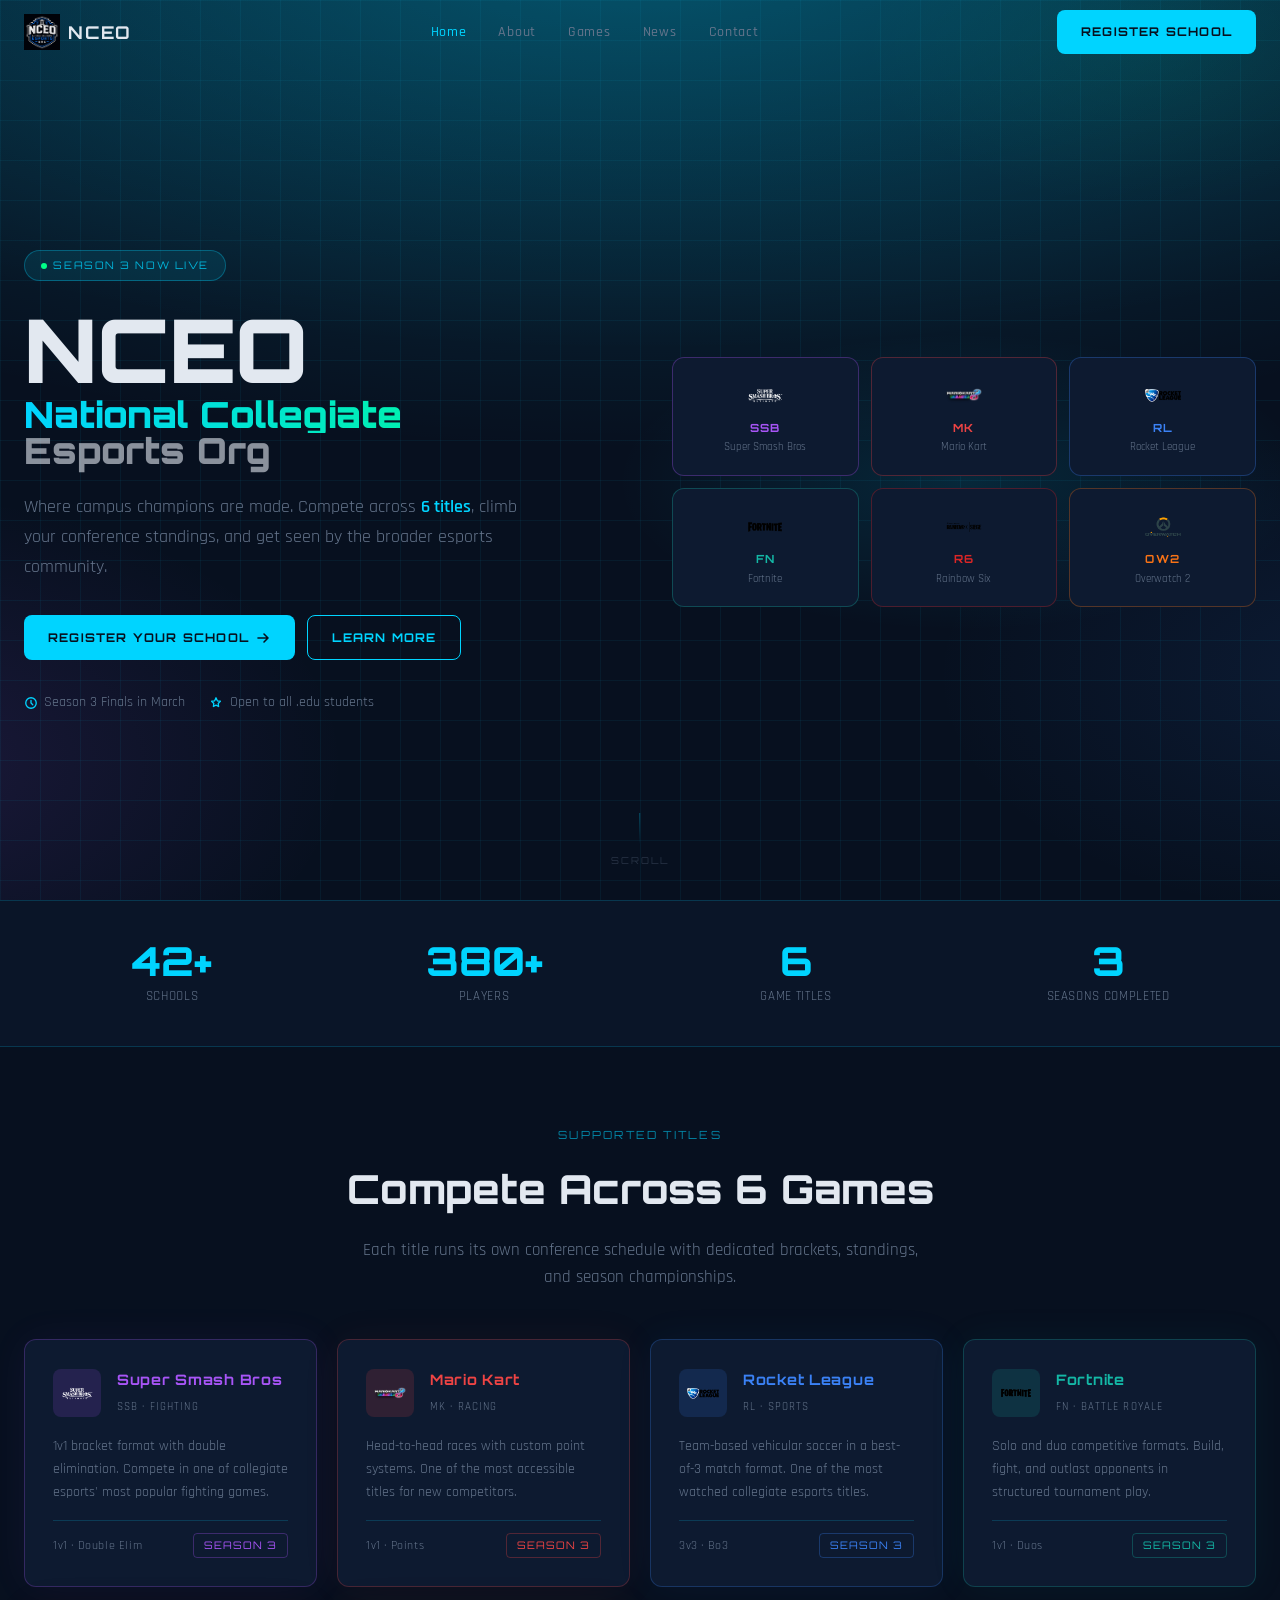
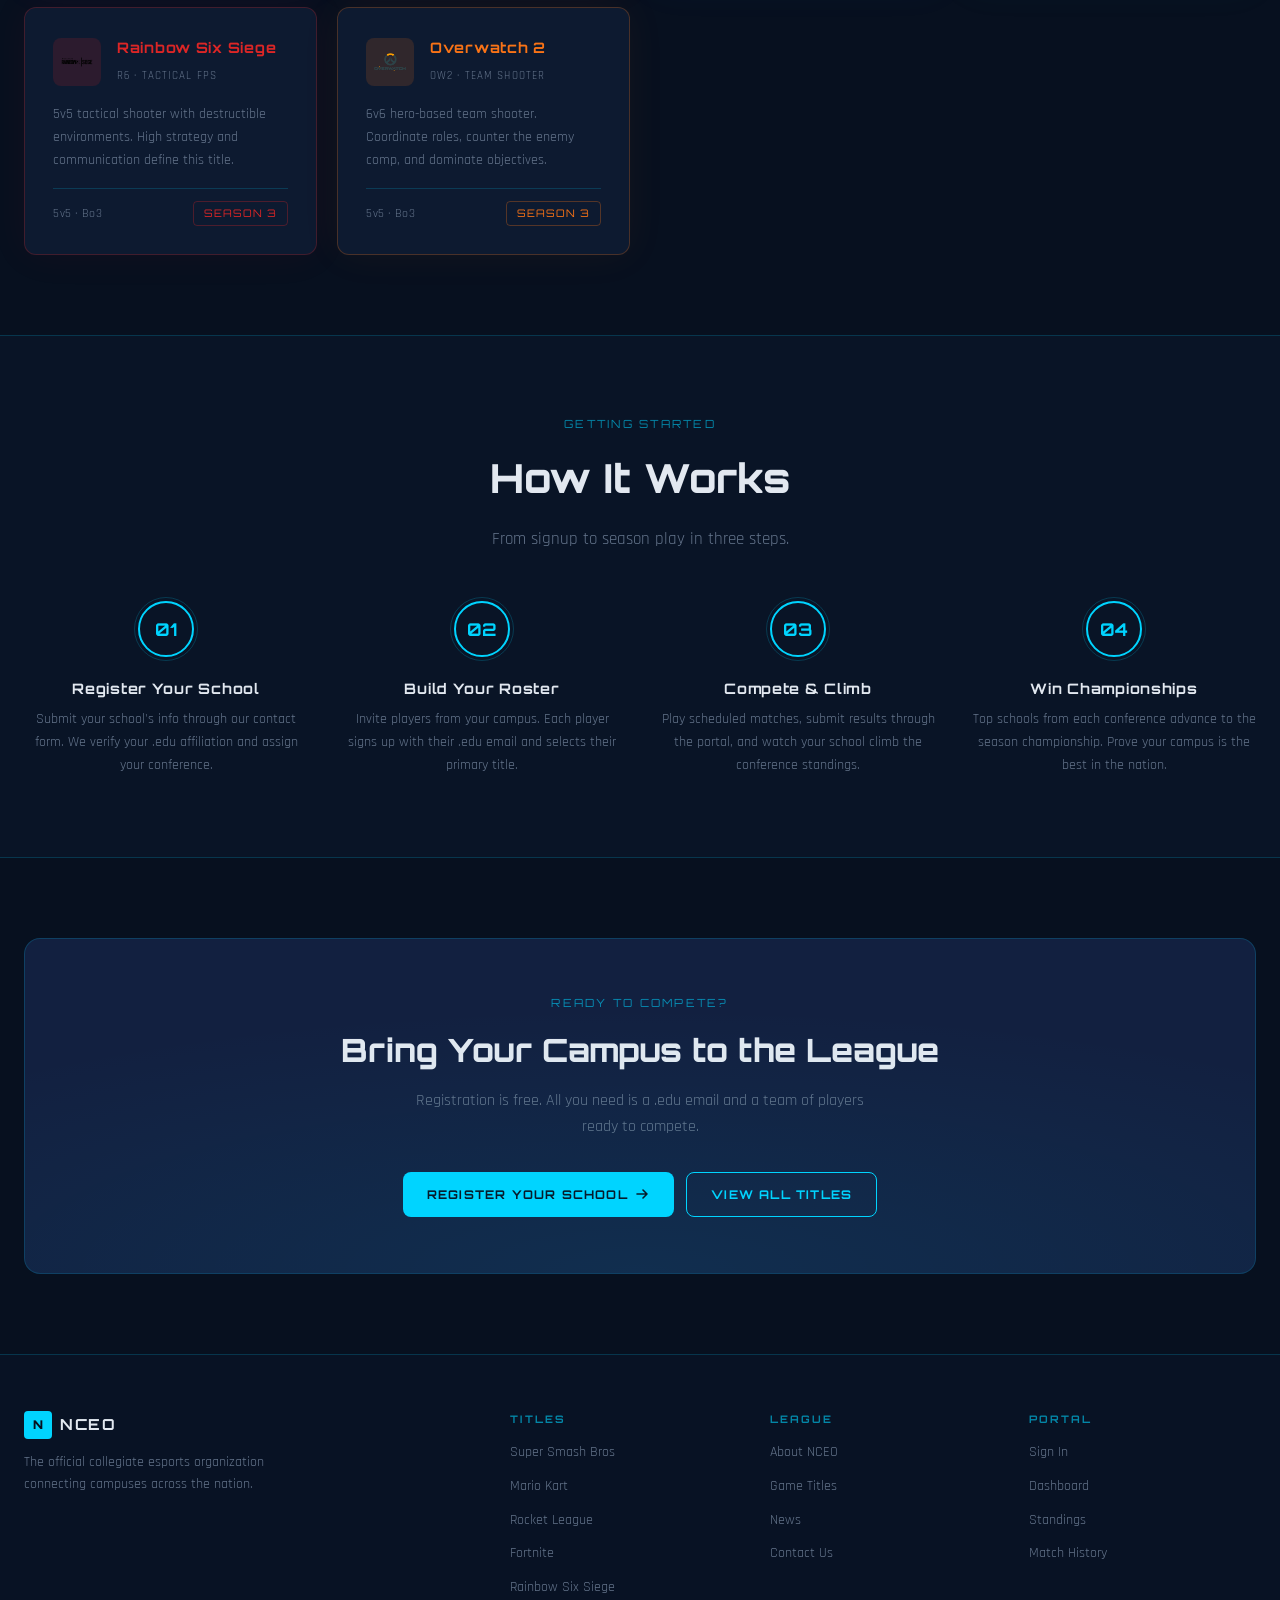
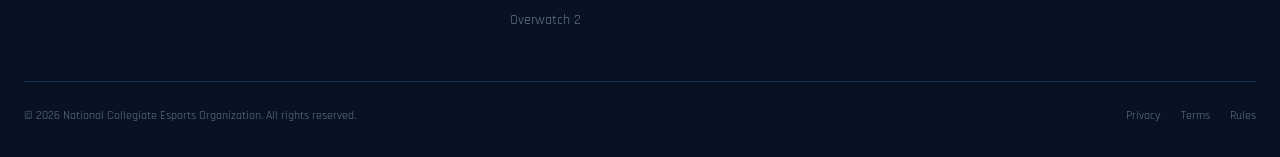
==== index.html @ b0f13605 "Initial commit: NCEO public website" ====
<!DOCTYPE html>
<html lang="en">
<head>
  <meta charset="UTF-8" />
  <meta name="viewport" content="width=device-width, initial-scale=1.0" />
  <title>NCEO — National Collegiate Esports Organization</title>
  <meta name="description" content="Where campus champions are made. Compete across 6 titles, climb your conference standings, and get recruited." />
  <meta property="og:title" content="NCEO — National Collegiate Esports Organization" />
  <meta property="og:description" content="Where campus champions are made." />
  <meta property="og:type" content="website" />
  <link rel="icon" href="nceo-logo.png" />
  <link rel="stylesheet" href="css/style.css" />
</head>
<body>

<!-- ─── Navigation ─── -->
<nav class="nav" role="navigation">
  <div class="container">
    <div class="nav-inner">
      <a href="index.html" class="nav-brand">
        <img src="nceo-logo.png" alt="NCEO" />
        NCEO
      </a>
      <ul class="nav-links" role="list">
        <li><a href="index.html">Home</a></li>
        <li><a href="about.html">About</a></li>
        <li><a href="games.html">Games</a></li>
        <li><a href="news.html">News</a></li>
        <li><a href="contact.html">Contact</a></li>
      </ul>
      <div class="nav-actions">
        <a href="contact.html" class="btn-primary">Register School</a>
      </div>
      <button class="nav-hamburger" aria-label="Toggle menu" aria-expanded="false">
        <svg width="22" height="22" viewBox="0 0 22 22" fill="none">
          <path d="M3 6h16M3 11h16M3 16h16" stroke="currentColor" stroke-width="1.8" stroke-linecap="round"/>
        </svg>
      </button>
    </div>
  </div>
  <div class="nav-mobile" role="menu">
    <a href="index.html">Home</a>
    <a href="about.html">About</a>
    <a href="games.html">Games</a>
    <a href="news.html">News</a>
    <a href="contact.html">Contact</a>
    <a href="contact.html" class="btn-primary">Register School</a>
  </div>
</nav>

<!-- ─── Hero ─── -->
<section class="hero" aria-labelledby="hero-title">
  <div class="hero-glow"></div>
  <div class="container" style="width:100%">
    <div class="hero-grid">
      <div>
        <div class="hero-badge animate-in">
          <div class="dot"></div>
          <span>Season 3 Now Live</span>
        </div>
        <h1 class="hero-title animate-in delay-1" id="hero-title">
          <span class="line-1">NCEO</span>
          <span class="line-2">National Collegiate</span>
          <span class="line-3">Esports Org</span>
        </h1>
        <p class="hero-subtitle animate-in delay-2">
          Where campus champions are made. Compete across <strong>6 titles</strong>,
          climb your conference standings, and get seen by the broader esports community.
        </p>
        <div class="hero-actions animate-in delay-3">
          <a href="contact.html" class="btn-primary">
            Register Your School
            <svg width="16" height="16" viewBox="0 0 16 16" fill="none"><path d="M3 8h10M9 4l4 4-4 4" stroke="currentColor" stroke-width="1.6" stroke-linecap="round" stroke-linejoin="round"/></svg>
          </a>
          <a href="about.html" class="btn-outline">Learn More</a>
        </div>
        <div class="hero-meta animate-in delay-4">
          <div class="hero-meta-item">
            <svg class="icon" width="14" height="14" viewBox="0 0 16 16" fill="none"><circle cx="8" cy="8" r="6" stroke="currentColor" stroke-width="1.5"/><path d="M8 5v3l2 2" stroke="currentColor" stroke-width="1.5" stroke-linecap="round"/></svg>
            Season 3 Finals in March
          </div>
          <div class="hero-meta-item">
            <svg class="icon" width="14" height="14" viewBox="0 0 16 16" fill="none"><path d="M8 2l1.5 3.5 3.5.5-2.5 2.5.5 3.5L8 10.5 5 12l.5-3.5L3 6l3.5-.5L8 2z" stroke="currentColor" stroke-width="1.5" stroke-linejoin="round"/></svg>
            Open to all .edu students
          </div>
        </div>
      </div>

      <div class="hero-visual" aria-hidden="true">
        <div class="hero-visual-glow"></div>
        <div class="game-float-grid">
          <div class="game-float-card" style="border-color:rgba(168,85,247,0.3)">
            <img src="logos/ssbu.png" alt="Super Smash Bros" class="game-float-logo" />
            <div class="game-abbr" style="color:#A855F7">SSB</div>
            <div class="game-name">Super Smash Bros</div>
          </div>
          <div class="game-float-card" style="border-color:rgba(239,68,68,0.3)">
            <img src="logos/mk.png" alt="Mario Kart" class="game-float-logo" />
            <div class="game-abbr" style="color:#EF4444">MK</div>
            <div class="game-name">Mario Kart</div>
          </div>
          <div class="game-float-card" style="border-color:rgba(59,130,246,0.3)">
            <img src="logos/rl.png" alt="Rocket League" class="game-float-logo" />
            <div class="game-abbr" style="color:#3B82F6">RL</div>
            <div class="game-name">Rocket League</div>
          </div>
          <div class="game-float-card" style="border-color:rgba(20,184,166,0.3)">
            <img src="logos/fortnite.png" alt="Fortnite" class="game-float-logo" />
            <div class="game-abbr" style="color:#14B8A6">FN</div>
            <div class="game-name">Fortnite</div>
          </div>
          <div class="game-float-card" style="border-color:rgba(220,38,38,0.3)">
            <img src="logos/r6.png" alt="Rainbow Six Siege" class="game-float-logo" />
            <div class="game-abbr" style="color:#DC2626">R6</div>
            <div class="game-name">Rainbow Six</div>
          </div>
          <div class="game-float-card" style="border-color:rgba(249,115,22,0.3)">
            <img src="logos/ow2.png" alt="Overwatch 2" class="game-float-logo" />
            <div class="game-abbr" style="color:#F97316">OW2</div>
            <div class="game-name">Overwatch 2</div>
          </div>
        </div>
      </div>
    </div>
  </div>
  <div style="position:absolute;bottom:2rem;left:50%;transform:translateX(-50%);display:flex;flex-direction:column;align-items:center;gap:0.5rem;opacity:0.35">
    <div style="width:1px;height:2rem;background:linear-gradient(to bottom,var(--accent),transparent)"></div>
    <span style="font-family:var(--font-orbitron);font-size:0.6rem;letter-spacing:0.2em;color:var(--muted);text-transform:uppercase">Scroll</span>
  </div>
</section>

<!-- ─── Stats Bar ─── -->
<div class="stats-bar">
  <div class="container">
    <div class="stats-grid">
      <div>
        <div class="stat-value" data-target="42" data-suffix="+">0+</div>
        <div class="stat-label">Schools</div>
      </div>
      <div>
        <div class="stat-value" data-target="380" data-suffix="+">0+</div>
        <div class="stat-label">Players</div>
      </div>
      <div>
        <div class="stat-value" data-target="6">0</div>
        <div class="stat-label">Game Titles</div>
      </div>
      <div>
        <div class="stat-value" data-target="3">0</div>
        <div class="stat-label">Seasons Completed</div>
      </div>
    </div>
  </div>
</div>

<!-- ─── Games Section ─── -->
<section class="section" id="titles">
  <div class="container">
    <div class="section-header">
      <span class="section-label animate-in">Supported Titles</span>
      <h2 class="animate-in delay-1">Compete Across 6 Games</h2>
      <p class="animate-in delay-2">Each title runs its own conference schedule with dedicated brackets, standings, and season championships.</p>
    </div>
    <div class="games-grid">
      <div class="game-card animate-in" style="border-color:rgba(168,85,247,0.25);box-shadow:0 0 40px rgba(168,85,247,0.06)">
        <div class="game-card-top">
          <div class="game-card-icon" style="background:rgba(168,85,247,0.15)"><img src="logos/ssbu.png" alt="Super Smash Bros" /></div>
          <div class="game-card-meta">
            <h3 style="color:#A855F7">Super Smash Bros</h3>
            <span class="abbr">SSB · Fighting</span>
          </div>
        </div>
        <p>1v1 bracket format with double elimination. Compete in one of collegiate esports' most popular fighting games.</p>
        <div class="game-card-footer">
          <span class="format">1v1 · Double Elim</span>
          <span class="game-badge" style="color:#A855F7;border-color:rgba(168,85,247,0.3)">Season 3</span>
        </div>
      </div>
      <div class="game-card animate-in delay-1" style="border-color:rgba(239,68,68,0.25);box-shadow:0 0 40px rgba(239,68,68,0.06)">
        <div class="game-card-top">
          <div class="game-card-icon" style="background:rgba(239,68,68,0.15)"><img src="logos/mk.png" alt="Mario Kart" /></div>
          <div class="game-card-meta">
            <h3 style="color:#EF4444">Mario Kart</h3>
            <span class="abbr">MK · Racing</span>
          </div>
        </div>
        <p>Head-to-head races with custom point systems. One of the most accessible titles for new competitors.</p>
        <div class="game-card-footer">
          <span class="format">1v1 · Points</span>
          <span class="game-badge" style="color:#EF4444;border-color:rgba(239,68,68,0.3)">Season 3</span>
        </div>
      </div>
      <div class="game-card animate-in delay-2" style="border-color:rgba(59,130,246,0.25);box-shadow:0 0 40px rgba(59,130,246,0.06)">
        <div class="game-card-top">
          <div class="game-card-icon" style="background:rgba(59,130,246,0.15)"><img src="logos/rl.png" alt="Rocket League" /></div>
          <div class="game-card-meta">
            <h3 style="color:#3B82F6">Rocket League</h3>
            <span class="abbr">RL · Sports</span>
          </div>
        </div>
        <p>Team-based vehicular soccer in a best-of-3 match format. One of the most watched collegiate esports titles.</p>
        <div class="game-card-footer">
          <span class="format">3v3 · Bo3</span>
          <span class="game-badge" style="color:#3B82F6;border-color:rgba(59,130,246,0.3)">Season 3</span>
        </div>
      </div>
      <div class="game-card animate-in" style="border-color:rgba(20,184,166,0.25);box-shadow:0 0 40px rgba(20,184,166,0.06)">
        <div class="game-card-top">
          <div class="game-card-icon" style="background:rgba(20,184,166,0.15)"><img src="logos/fortnite.png" alt="Fortnite" /></div>
          <div class="game-card-meta">
            <h3 style="color:#14B8A6">Fortnite</h3>
            <span class="abbr">FN · Battle Royale</span>
          </div>
        </div>
        <p>Solo and duo competitive formats. Build, fight, and outlast opponents in structured tournament play.</p>
        <div class="game-card-footer">
          <span class="format">1v1 · Duos</span>
          <span class="game-badge" style="color:#14B8A6;border-color:rgba(20,184,166,0.3)">Season 3</span>
        </div>
      </div>
      <div class="game-card animate-in delay-1" style="border-color:rgba(220,38,38,0.25);box-shadow:0 0 40px rgba(220,38,38,0.06)">
        <div class="game-card-top">
          <div class="game-card-icon" style="background:rgba(220,38,38,0.15)"><img src="logos/r6.png" alt="Rainbow Six Siege" /></div>
          <div class="game-card-meta">
            <h3 style="color:#DC2626">Rainbow Six Siege</h3>
            <span class="abbr">R6 · Tactical FPS</span>
          </div>
        </div>
        <p>5v5 tactical shooter with destructible environments. High strategy and communication define this title.</p>
        <div class="game-card-footer">
          <span class="format">5v5 · Bo3</span>
          <span class="game-badge" style="color:#DC2626;border-color:rgba(220,38,38,0.3)">Season 3</span>
        </div>
      </div>
      <div class="game-card animate-in delay-2" style="border-color:rgba(249,115,22,0.25);box-shadow:0 0 40px rgba(249,115,22,0.06)">
        <div class="game-card-top">
          <div class="game-card-icon" style="background:rgba(249,115,22,0.15)"><img src="logos/ow2.png" alt="Overwatch 2" /></div>
          <div class="game-card-meta">
            <h3 style="color:#F97316">Overwatch 2</h3>
            <span class="abbr">OW2 · Team Shooter</span>
          </div>
        </div>
        <p>6v6 hero-based team shooter. Coordinate roles, counter the enemy comp, and dominate objectives.</p>
        <div class="game-card-footer">
          <span class="format">5v5 · Bo3</span>
          <span class="game-badge" style="color:#F97316;border-color:rgba(249,115,22,0.3)">Season 3</span>
        </div>
      </div>
    </div>
  </div>
</section>

<!-- ─── How It Works ─── -->
<section class="section" id="how-it-works" style="background:rgba(13,26,48,0.4);border-top:1px solid var(--border);border-bottom:1px solid var(--border)">
  <div class="container">
    <div class="section-header">
      <span class="section-label animate-in">Getting Started</span>
      <h2 class="animate-in delay-1">How It Works</h2>
      <p class="animate-in delay-2">From signup to season play in three steps.</p>
    </div>
    <div class="steps-grid">
      <div class="step animate-in">
        <div class="step-num">01</div>
        <h3>Register Your School</h3>
        <p>Submit your school's info through our contact form. We verify your .edu affiliation and assign your conference.</p>
      </div>
      <div class="step animate-in delay-1">
        <div class="step-num">02</div>
        <h3>Build Your Roster</h3>
        <p>Invite players from your campus. Each player signs up with their .edu email and selects their primary title.</p>
      </div>
      <div class="step animate-in delay-2">
        <div class="step-num">03</div>
        <h3>Compete & Climb</h3>
        <p>Play scheduled matches, submit results through the portal, and watch your school climb the conference standings.</p>
      </div>
      <div class="step animate-in delay-3">
        <div class="step-num">04</div>
        <h3>Win Championships</h3>
        <p>Top schools from each conference advance to the season championship. Prove your campus is the best in the nation.</p>
      </div>
    </div>
  </div>
</section>

<!-- ─── CTA ─── -->
<section class="section">
  <div class="container">
    <div class="cta-banner">
      <span class="section-label" style="display:block;margin-bottom:0.75rem">Ready to compete?</span>
      <h2>Bring Your Campus to the League</h2>
      <p>Registration is free. All you need is a .edu email and a team of players ready to compete.</p>
      <div class="cta-actions">
        <a href="contact.html" class="btn-primary">
          Register Your School
          <svg width="16" height="16" viewBox="0 0 16 16" fill="none"><path d="M3 8h10M9 4l4 4-4 4" stroke="currentColor" stroke-width="1.6" stroke-linecap="round" stroke-linejoin="round"/></svg>
        </a>
        <a href="games.html" class="btn-outline">View All Titles</a>
      </div>
    </div>
  </div>
</section>

<!-- ─── Footer ─── -->
<footer class="footer">
  <div class="container">
    <div class="footer-grid">
      <div class="footer-brand">
        <div class="footer-logo">
          <div class="footer-logo-box">N</div>
          <span>NCEO</span>
        </div>
        <p class="footer-tagline">The official collegiate esports organization connecting campuses across the nation.</p>
      </div>
      <div class="footer-col">
        <h4>Titles</h4>
        <ul>
          <li><a href="games.html">Super Smash Bros</a></li>
          <li><a href="games.html">Mario Kart</a></li>
          <li><a href="games.html">Rocket League</a></li>
          <li><a href="games.html">Fortnite</a></li>
          <li><a href="games.html">Rainbow Six Siege</a></li>
          <li><a href="games.html">Overwatch 2</a></li>
        </ul>
      </div>
      <div class="footer-col">
        <h4>League</h4>
        <ul>
          <li><a href="about.html">About NCEO</a></li>
          <li><a href="games.html">Game Titles</a></li>
          <li><a href="news.html">News</a></li>
          <li><a href="contact.html">Contact Us</a></li>
        </ul>
      </div>
      <div class="footer-col">
        <h4>Portal</h4>
        <ul>
          <li><a href="#">Sign In</a></li>
          <li><a href="#">Dashboard</a></li>
          <li><a href="#">Standings</a></li>
          <li><a href="#">Match History</a></li>
        </ul>
      </div>
    </div>
    <div class="footer-bottom">
      <p>© <script>document.write(new Date().getFullYear())</script> National Collegiate Esports Organization. All rights reserved.</p>
      <div class="footer-legal">
        <a href="#">Privacy</a>
        <a href="#">Terms</a>
        <a href="#">Rules</a>
      </div>
    </div>
  </div>
</footer>

<script src="js/main.js"></script>
</body>
</html>
---- css/style.css ----
@import url('https://fonts.googleapis.com/css2?family=Orbitron:wght@400;500;600;700;800;900&family=Rajdhani:wght@300;400;500;600;700&display=swap');

/* ─── Design Tokens ─── */
:root {
  --bg:           #07101F;
  --card:         #0D1A30;
  --elevated:     #122040;
  --border:       rgba(0, 212, 255, 0.18);
  --accent:       #00D4FF;
  --accent-dim:   rgba(0, 212, 255, 0.10);
  --win:          #00FF88;
  --loss:         #FF4444;
  --muted:        #64748B;
  --text:         #E2E8F0;

  --font-orbitron: 'Orbitron', sans-serif;
  --font-rajdhani: 'Rajdhani', sans-serif;
}

/* ─── Reset ─── */
*, *::before, *::after { box-sizing: border-box; margin: 0; padding: 0; }
html { scroll-behavior: smooth; }
img { display: block; max-width: 100%; }
a { color: inherit; text-decoration: none; }
ul { list-style: none; }

/* ─── Base ─── */
body {
  background-color: var(--bg);
  background-image:
    radial-gradient(ellipse 160% 80% at 50% -5%, rgba(0,212,255,0.18) 0%, transparent 55%),
    radial-gradient(ellipse 70% 60% at -8% 85%, rgba(168,85,247,0.12) 0%, transparent 50%),
    radial-gradient(ellipse 70% 55% at 108% 75%, rgba(59,130,246,0.10) 0%, transparent 50%),
    radial-gradient(ellipse 50% 40% at 90% 5%, rgba(0,255,136,0.06) 0%, transparent 45%);
  background-attachment: fixed;
  color: var(--text);
  font-family: var(--font-rajdhani);
  font-size: 16px;
  line-height: 1.6;
  -webkit-font-smoothing: antialiased;
  overflow-x: hidden;
}

::selection { background: rgba(0,212,255,0.25); color: #fff; }

::-webkit-scrollbar { width: 6px; }
::-webkit-scrollbar-track { background: var(--bg); }
::-webkit-scrollbar-thumb { background: rgba(0,212,255,0.3); border-radius: 3px; }
::-webkit-scrollbar-thumb:hover { background: rgba(0,212,255,0.6); }

/* ─── Grid background ─── */
.bg-grid {
  background-image:
    linear-gradient(rgba(0,212,255,0.06) 1px, transparent 1px),
    linear-gradient(90deg, rgba(0,212,255,0.06) 1px, transparent 1px);
  background-size: 40px 40px;
}

/* ─── Layout ─── */
.container {
  max-width: 1280px;
  margin: 0 auto;
  padding: 0 1.5rem;
}

/* ─── Navigation ─── */
.nav {
  position: fixed;
  top: 0; left: 0; right: 0;
  z-index: 100;
  transition: background 0.3s, border-color 0.3s;
}
.nav.scrolled {
  background: rgba(7,16,31,0.95);
  backdrop-filter: blur(12px);
  border-bottom: 1px solid var(--border);
}
.nav-inner {
  display: flex;
  align-items: center;
  justify-content: space-between;
  height: 64px;
}
.nav-brand {
  display: flex;
  align-items: center;
  gap: 0.5rem;
  font-family: var(--font-orbitron);
  font-weight: 700;
  font-size: 1.1rem;
  letter-spacing: 0.1em;
  color: var(--text);
  transition: color 0.2s;
}
.nav-brand:hover { color: var(--accent); }
.nav-brand img {
  width: 36px;
  height: 36px;
  object-fit: contain;
}
.nav-links {
  display: flex;
  align-items: center;
  gap: 2rem;
}
.nav-links a {
  font-family: var(--font-rajdhani);
  font-size: 0.9rem;
  font-weight: 500;
  letter-spacing: 0.05em;
  color: var(--muted);
  transition: color 0.2s;
}
.nav-links a:hover,
.nav-links a.active { color: var(--accent); }
.nav-actions {
  display: flex;
  align-items: center;
  gap: 0.75rem;
}
.nav-hamburger {
  display: none;
  background: none;
  border: none;
  cursor: pointer;
  color: var(--muted);
  padding: 0.25rem;
}
.nav-hamburger:hover { color: var(--text); }
.nav-hamburger svg { display: block; }

.nav-mobile {
  display: none;
  background: var(--card);
  border-bottom: 1px solid var(--border);
  padding: 1rem 1.5rem;
}
.nav-mobile.open { display: block; }
.nav-mobile a {
  display: block;
  padding: 0.6rem 0;
  font-family: var(--font-rajdhani);
  color: var(--muted);
  border-bottom: 1px solid var(--border);
  transition: color 0.2s;
}
.nav-mobile a:last-child { border-bottom: none; }
.nav-mobile a:hover { color: var(--text); }
.nav-mobile .btn-primary { display: block; text-align: center; margin-top: 0.75rem; }

@media (max-width: 768px) {
  .nav-links, .nav-actions { display: none; }
  .nav-hamburger { display: block; }
}

/* ─── Buttons ─── */
.btn-primary {
  display: inline-flex;
  align-items: center;
  gap: 0.4rem;
  background: var(--accent);
  color: var(--bg);
  font-family: var(--font-orbitron);
  font-weight: 700;
  font-size: 0.75rem;
  letter-spacing: 0.1em;
  text-transform: uppercase;
  padding: 0.75rem 1.5rem;
  border-radius: 0.5rem;
  border: none;
  cursor: pointer;
  transition: opacity 0.2s, transform 0.15s;
}
.btn-primary:hover { opacity: 0.9; }
.btn-primary:active { transform: scale(0.97); }

.btn-outline {
  display: inline-flex;
  align-items: center;
  gap: 0.4rem;
  background: transparent;
  color: var(--accent);
  font-family: var(--font-orbitron);
  font-weight: 700;
  font-size: 0.75rem;
  letter-spacing: 0.1em;
  text-transform: uppercase;
  padding: 0.75rem 1.5rem;
  border-radius: 0.5rem;
  border: 1px solid var(--accent);
  cursor: pointer;
  transition: background 0.2s, transform 0.15s;
}
.btn-outline:hover { background: var(--accent-dim); }
.btn-outline:active { transform: scale(0.97); }

.btn-ghost {
  display: inline-flex;
  align-items: center;
  gap: 0.4rem;
  background: transparent;
  color: var(--muted);
  font-family: var(--font-rajdhani);
  font-size: 0.9rem;
  font-weight: 500;
  padding: 0.5rem 1rem;
  border-radius: 0.5rem;
  border: none;
  cursor: pointer;
  transition: color 0.2s, background 0.2s;
}
.btn-ghost:hover { color: var(--text); background: rgba(255,255,255,0.05); }

/* ─── Cards ─── */
.card {
  background: var(--card);
  border: 1px solid var(--border);
  border-radius: 0.75rem;
}
.card-elevated {
  background: var(--elevated);
  border: 1px solid var(--border);
  border-radius: 0.75rem;
}

/* ─── Section labels ─── */
.section-label {
  font-family: var(--font-orbitron);
  font-size: 0.7rem;
  letter-spacing: 0.2em;
  text-transform: uppercase;
  color: rgba(0,212,255,0.6);
}

/* ─── Page Hero (inner pages) ─── */
.page-hero {
  padding: 8rem 0 4rem;
  text-align: center;
  position: relative;
}
.page-hero::before {
  content: '';
  position: absolute;
  inset: 0;
  background: radial-gradient(ellipse 80% 60% at 50% 0%, rgba(0,212,255,0.15), transparent 60%);
  pointer-events: none;
}
.page-hero .section-label { display: block; margin-bottom: 1rem; }
.page-hero h1 {
  font-family: var(--font-orbitron);
  font-weight: 900;
  font-size: clamp(2.5rem, 6vw, 4rem);
  line-height: 1.05;
  color: var(--text);
  margin-bottom: 1.25rem;
}
.page-hero h1 span {
  background: linear-gradient(90deg, var(--accent), var(--win));
  -webkit-background-clip: text;
  -webkit-text-fill-color: transparent;
  background-clip: text;
}
.page-hero p {
  font-size: 1.15rem;
  color: var(--muted);
  max-width: 600px;
  margin: 0 auto;
}

/* ─── Section spacing ─── */
.section { padding: 5rem 0; }
.section-sm { padding: 3rem 0; }

.section-header { text-align: center; margin-bottom: 3rem; }
.section-header .section-label { display: block; margin-bottom: 0.75rem; }
.section-header h2 {
  font-family: var(--font-orbitron);
  font-weight: 800;
  font-size: clamp(1.75rem, 4vw, 2.5rem);
  color: var(--text);
  margin-bottom: 1rem;
}
.section-header p {
  color: var(--muted);
  font-size: 1.05rem;
  max-width: 560px;
  margin: 0 auto;
}

/* ─── Hero (home page) ─── */
.hero {
  min-height: 100vh;
  display: flex;
  align-items: center;
  padding-top: 64px;
  position: relative;
  overflow: hidden;
}
.hero::before {
  content: '';
  position: absolute;
  inset: 0;
  background-image:
    linear-gradient(rgba(0,212,255,0.06) 1px, transparent 1px),
    linear-gradient(90deg, rgba(0,212,255,0.06) 1px, transparent 1px);
  background-size: 40px 40px;
  pointer-events: none;
}
.hero-glow {
  position: absolute;
  inset: 0;
  background: radial-gradient(ellipse 100% 60% at 50% -10%, rgba(0,212,255,0.22), transparent);
  pointer-events: none;
}
.hero-grid {
  display: grid;
  grid-template-columns: 1fr 1fr;
  gap: 4rem;
  align-items: center;
  padding: 3rem 0;
}
@media (max-width: 900px) {
  .hero-grid { grid-template-columns: 1fr; }
  .hero-visual { display: none; }
}
.hero-badge {
  display: inline-flex;
  align-items: center;
  gap: 0.4rem;
  background: rgba(0,212,255,0.1);
  border: 1px solid rgba(0,212,255,0.3);
  border-radius: 9999px;
  padding: 0.4rem 1rem;
  margin-bottom: 1.5rem;
}
.hero-badge .dot {
  width: 6px;
  height: 6px;
  background: var(--win);
  border-radius: 50%;
  animation: pulse 2s ease-in-out infinite;
}
.hero-badge span {
  font-family: var(--font-orbitron);
  font-size: 0.65rem;
  letter-spacing: 0.15em;
  text-transform: uppercase;
  color: rgba(0,212,255,0.8);
}
.hero-title {
  font-family: var(--font-orbitron);
  font-weight: 900;
  line-height: 1;
  margin-bottom: 1.5rem;
}
.hero-title .line-1 {
  display: block;
  font-size: clamp(3.5rem, 8vw, 5.5rem);
  color: var(--text);
}
.hero-title .line-2 {
  display: block;
  font-size: clamp(1.5rem, 3.5vw, 2.25rem);
  background: linear-gradient(90deg, var(--accent), var(--win));
  -webkit-background-clip: text;
  -webkit-text-fill-color: transparent;
  background-clip: text;
  margin-top: 0.25rem;
}
.hero-title .line-3 {
  display: block;
  font-size: clamp(1.5rem, 3.5vw, 2.25rem);
  color: rgba(226,232,240,0.6);
}
.hero-subtitle {
  font-size: 1.1rem;
  color: var(--muted);
  max-width: 520px;
  margin-bottom: 2rem;
  line-height: 1.7;
}
.hero-subtitle strong { color: var(--accent); font-weight: 600; }
.hero-actions {
  display: flex;
  flex-wrap: wrap;
  gap: 0.75rem;
  margin-bottom: 2rem;
}
.hero-meta {
  display: flex;
  align-items: center;
  gap: 1.5rem;
  flex-wrap: wrap;
}
.hero-meta-item {
  display: flex;
  align-items: center;
  gap: 0.4rem;
  font-size: 0.85rem;
  color: var(--muted);
}
.hero-meta-item .icon { color: var(--accent); }

/* Hero visual (game cards grid) */
.hero-visual {
  position: relative;
}
.game-float-grid {
  display: grid;
  grid-template-columns: repeat(3, 1fr);
  gap: 0.75rem;
}
.game-float-card {
  background: var(--card);
  border: 1px solid var(--border);
  border-radius: 0.75rem;
  padding: 1.25rem 1rem;
  text-align: center;
  cursor: default;
  transition: transform 0.3s, box-shadow 0.3s;
}
.game-float-card:nth-child(1) { animation: float 6s ease-in-out infinite; }
.game-float-card:nth-child(2) { animation: float 6s ease-in-out 2s infinite; }
.game-float-card:nth-child(3) { animation: float 6s ease-in-out 4s infinite; }
.game-float-card:nth-child(4) { animation: float 6s ease-in-out 1s infinite; }
.game-float-card:nth-child(5) { animation: float 6s ease-in-out 3s infinite; }
.game-float-card:nth-child(6) { animation: float 6s ease-in-out 5s infinite; }
.game-float-card:hover { transform: scale(1.06) !important; }
.game-float-card .game-icon {
  font-size: 1.5rem;
  margin-bottom: 0.4rem;
}
.game-float-card .game-abbr {
  font-family: var(--font-orbitron);
  font-weight: 700;
  font-size: 0.7rem;
  letter-spacing: 0.1em;
}
.game-float-card .game-name {
  font-size: 0.7rem;
  color: var(--muted);
  margin-top: 0.15rem;
  line-height: 1.3;
}
.hero-visual-glow {
  position: absolute;
  inset: -20%;
  background: radial-gradient(ellipse at center, rgba(0,212,255,0.12), transparent 60%);
  pointer-events: none;
  z-index: -1;
}

/* ─── Stats Bar ─── */
.stats-bar {
  padding: 2.5rem 0;
  border-top: 1px solid var(--border);
  border-bottom: 1px solid var(--border);
  background: rgba(13,26,48,0.6);
}
.stats-grid {
  display: grid;
  grid-template-columns: repeat(4, 1fr);
  gap: 1rem;
  text-align: center;
}
@media (max-width: 640px) {
  .stats-grid { grid-template-columns: repeat(2, 1fr); gap: 1.5rem; }
}
.stat-value {
  font-family: var(--font-orbitron);
  font-size: clamp(1.75rem, 4vw, 2.5rem);
  font-weight: 800;
  color: var(--accent);
  line-height: 1;
  margin-bottom: 0.3rem;
}
.stat-label {
  font-size: 0.8rem;
  color: var(--muted);
  letter-spacing: 0.05em;
  text-transform: uppercase;
}

/* ─── Logo images inside icon containers ─── */
.game-float-logo {
  width: 36px;
  height: 36px;
  object-fit: contain;
  margin: 0 auto 0.4rem;
}
.game-card-icon img,
.game-detail-icon img {
  width: 32px;
  height: 32px;
  object-fit: contain;
}
.game-detail-icon img {
  width: 36px;
  height: 36px;
}

/* ─── Game Cards (home & games page) ─── */
.games-grid {
  display: grid;
  grid-template-columns: repeat(auto-fit, minmax(280px, 1fr));
  gap: 1.25rem;
}
.game-card {
  background: var(--card);
  border: 1px solid var(--border);
  border-radius: 0.75rem;
  padding: 1.75rem;
  transition: transform 0.25s, box-shadow 0.25s;
  position: relative;
  overflow: hidden;
}
.game-card:hover { transform: translateY(-4px); }
.game-card-top {
  display: flex;
  align-items: center;
  gap: 1rem;
  margin-bottom: 1rem;
}
.game-card-icon {
  width: 48px;
  height: 48px;
  border-radius: 0.5rem;
  display: flex;
  align-items: center;
  justify-content: center;
  font-size: 1.5rem;
  flex-shrink: 0;
}
.game-card-meta h3 {
  font-family: var(--font-orbitron);
  font-weight: 700;
  font-size: 0.9rem;
  letter-spacing: 0.05em;
  margin-bottom: 0.15rem;
}
.game-card-meta .abbr {
  font-size: 0.7rem;
  color: var(--muted);
  letter-spacing: 0.1em;
  text-transform: uppercase;
}
.game-card p {
  font-size: 0.9rem;
  color: var(--muted);
  line-height: 1.6;
  margin-bottom: 1rem;
}
.game-card-footer {
  display: flex;
  align-items: center;
  justify-content: space-between;
  padding-top: 0.75rem;
  border-top: 1px solid var(--border);
}
.game-card-footer .format {
  font-size: 0.75rem;
  color: var(--muted);
  letter-spacing: 0.05em;
}
.game-badge {
  font-family: var(--font-orbitron);
  font-size: 0.65rem;
  letter-spacing: 0.1em;
  text-transform: uppercase;
  padding: 0.2rem 0.6rem;
  border-radius: 0.25rem;
  border: 1px solid;
}

/* ─── How It Works ─── */
.steps-grid {
  display: grid;
  grid-template-columns: repeat(auto-fit, minmax(220px, 1fr));
  gap: 2rem;
  position: relative;
}
.step {
  text-align: center;
}
.step-num {
  width: 56px;
  height: 56px;
  border-radius: 50%;
  border: 2px solid var(--accent);
  display: flex;
  align-items: center;
  justify-content: center;
  font-family: var(--font-orbitron);
  font-weight: 700;
  font-size: 1.1rem;
  color: var(--accent);
  margin: 0 auto 1.25rem;
  position: relative;
}
.step-num::after {
  content: '';
  position: absolute;
  inset: -6px;
  border-radius: 50%;
  border: 1px solid rgba(0,212,255,0.2);
}
.step h3 {
  font-family: var(--font-orbitron);
  font-weight: 700;
  font-size: 0.9rem;
  letter-spacing: 0.05em;
  margin-bottom: 0.5rem;
  color: var(--text);
}
.step p {
  font-size: 0.9rem;
  color: var(--muted);
  line-height: 1.6;
}

/* ─── Values / Feature blocks ─── */
.values-grid {
  display: grid;
  grid-template-columns: repeat(auto-fit, minmax(260px, 1fr));
  gap: 1.5rem;
}
.value-card {
  background: var(--card);
  border: 1px solid var(--border);
  border-radius: 0.75rem;
  padding: 2rem;
}
.value-icon {
  font-size: 2rem;
  margin-bottom: 1rem;
}
.value-card h3 {
  font-family: var(--font-orbitron);
  font-weight: 700;
  font-size: 0.9rem;
  letter-spacing: 0.05em;
  margin-bottom: 0.75rem;
  color: var(--text);
}
.value-card p {
  font-size: 0.9rem;
  color: var(--muted);
  line-height: 1.6;
}

/* ─── CTA Banner ─── */
.cta-banner {
  background: var(--elevated);
  border: 1px solid var(--border);
  border-radius: 1rem;
  padding: 3.5rem 2rem;
  text-align: center;
  position: relative;
  overflow: hidden;
}
.cta-banner::before {
  content: '';
  position: absolute;
  inset: 0;
  background: radial-gradient(ellipse 80% 80% at 50% 100%, rgba(0,212,255,0.08), transparent);
  pointer-events: none;
}
.cta-banner h2 {
  font-family: var(--font-orbitron);
  font-weight: 800;
  font-size: clamp(1.5rem, 3.5vw, 2rem);
  margin-bottom: 0.75rem;
  color: var(--text);
}
.cta-banner p {
  color: var(--muted);
  max-width: 480px;
  margin: 0 auto 2rem;
}
.cta-actions {
  display: flex;
  flex-wrap: wrap;
  gap: 0.75rem;
  justify-content: center;
}

/* ─── About page ─── */
.mission-block {
  display: grid;
  grid-template-columns: 1fr 1fr;
  gap: 4rem;
  align-items: center;
}
@media (max-width: 768px) { .mission-block { grid-template-columns: 1fr; gap: 2rem; } }
.mission-block h2 {
  font-family: var(--font-orbitron);
  font-weight: 800;
  font-size: clamp(1.5rem, 3vw, 2rem);
  margin-bottom: 1.25rem;
  color: var(--text);
}
.mission-block h2 span {
  background: linear-gradient(90deg, var(--accent), var(--win));
  -webkit-background-clip: text;
  -webkit-text-fill-color: transparent;
  background-clip: text;
}
.mission-block p {
  color: var(--muted);
  line-height: 1.8;
  margin-bottom: 1rem;
  font-size: 1rem;
}
.mission-stat-grid {
  display: grid;
  grid-template-columns: 1fr 1fr;
  gap: 1.5rem;
}
.mission-stat {
  background: var(--card);
  border: 1px solid var(--border);
  border-radius: 0.75rem;
  padding: 1.5rem;
  text-align: center;
}
.mission-stat .val {
  font-family: var(--font-orbitron);
  font-size: 2rem;
  font-weight: 800;
  color: var(--accent);
  display: block;
}
.mission-stat .lbl {
  font-size: 0.8rem;
  color: var(--muted);
  margin-top: 0.25rem;
}

/* ─── News cards ─── */
.news-grid {
  display: grid;
  grid-template-columns: repeat(auto-fit, minmax(300px, 1fr));
  gap: 1.5rem;
}
.news-card {
  background: var(--card);
  border: 1px solid var(--border);
  border-radius: 0.75rem;
  overflow: hidden;
  transition: transform 0.25s, box-shadow 0.25s;
  cursor: pointer;
}
.news-card:hover {
  transform: translateY(-3px);
  box-shadow: 0 8px 32px rgba(0,212,255,0.1);
}
.news-card-img {
  height: 180px;
  background: var(--elevated);
  display: flex;
  align-items: center;
  justify-content: center;
  font-size: 3rem;
  border-bottom: 1px solid var(--border);
}
.news-card-body { padding: 1.5rem; }
.news-card-tag {
  font-family: var(--font-orbitron);
  font-size: 0.6rem;
  letter-spacing: 0.15em;
  text-transform: uppercase;
  color: var(--accent);
  margin-bottom: 0.5rem;
  display: block;
}
.news-card-body h3 {
  font-family: var(--font-orbitron);
  font-weight: 700;
  font-size: 0.85rem;
  letter-spacing: 0.03em;
  margin-bottom: 0.5rem;
  color: var(--text);
  line-height: 1.4;
}
.news-card-body p {
  font-size: 0.875rem;
  color: var(--muted);
  line-height: 1.6;
  margin-bottom: 1rem;
}
.news-card-footer {
  display: flex;
  align-items: center;
  justify-content: space-between;
  font-size: 0.75rem;
  color: var(--muted);
}
.news-featured {
  background: var(--elevated);
  border: 1px solid rgba(0,212,255,0.3);
  border-radius: 0.75rem;
  padding: 2.5rem;
  margin-bottom: 3rem;
  position: relative;
  overflow: hidden;
}
.news-featured::before {
  content: '';
  position: absolute;
  inset: 0;
  background: radial-gradient(ellipse 60% 80% at 0% 50%, rgba(0,212,255,0.06), transparent);
  pointer-events: none;
}
.news-featured .tag {
  font-family: var(--font-orbitron);
  font-size: 0.65rem;
  letter-spacing: 0.15em;
  text-transform: uppercase;
  background: rgba(0,212,255,0.1);
  color: var(--accent);
  border: 1px solid rgba(0,212,255,0.3);
  padding: 0.2rem 0.6rem;
  border-radius: 0.25rem;
  display: inline-block;
  margin-bottom: 1rem;
}
.news-featured h2 {
  font-family: var(--font-orbitron);
  font-weight: 800;
  font-size: clamp(1.25rem, 3vw, 1.75rem);
  color: var(--text);
  margin-bottom: 0.75rem;
}
.news-featured p {
  color: var(--muted);
  max-width: 640px;
  line-height: 1.7;
  margin-bottom: 1.5rem;
}
.news-featured-meta {
  display: flex;
  align-items: center;
  gap: 1.5rem;
  font-size: 0.8rem;
  color: var(--muted);
}

/* ─── Contact form ─── */
.contact-layout {
  display: grid;
  grid-template-columns: 1fr 1.5fr;
  gap: 4rem;
  align-items: start;
}
@media (max-width: 900px) { .contact-layout { grid-template-columns: 1fr; gap: 2.5rem; } }
.contact-info h2 {
  font-family: var(--font-orbitron);
  font-weight: 800;
  font-size: 1.25rem;
  color: var(--text);
  margin-bottom: 1rem;
}
.contact-info p {
  color: var(--muted);
  line-height: 1.7;
  font-size: 0.95rem;
  margin-bottom: 2rem;
}
.contact-detail {
  display: flex;
  align-items: flex-start;
  gap: 0.75rem;
  margin-bottom: 1.25rem;
}
.contact-detail .icon {
  width: 36px;
  height: 36px;
  background: var(--accent-dim);
  border: 1px solid var(--border);
  border-radius: 0.5rem;
  display: flex;
  align-items: center;
  justify-content: center;
  font-size: 1rem;
  flex-shrink: 0;
  margin-top: 0.1rem;
}
.contact-detail .lbl {
  font-family: var(--font-orbitron);
  font-size: 0.7rem;
  letter-spacing: 0.1em;
  text-transform: uppercase;
  color: var(--accent);
  margin-bottom: 0.2rem;
}
.contact-detail .val {
  font-size: 0.9rem;
  color: var(--text);
}
.contact-form-wrap {
  background: var(--card);
  border: 1px solid var(--border);
  border-radius: 0.75rem;
  padding: 2.5rem;
}
.contact-form-wrap h3 {
  font-family: var(--font-orbitron);
  font-weight: 700;
  font-size: 1rem;
  letter-spacing: 0.05em;
  margin-bottom: 2rem;
  color: var(--text);
}
.form-row {
  display: grid;
  grid-template-columns: 1fr 1fr;
  gap: 1rem;
}
@media (max-width: 560px) { .form-row { grid-template-columns: 1fr; } }
.form-group {
  margin-bottom: 1.25rem;
}
.form-group label {
  display: block;
  font-family: var(--font-orbitron);
  font-size: 0.65rem;
  letter-spacing: 0.1em;
  text-transform: uppercase;
  color: var(--accent);
  margin-bottom: 0.5rem;
}
.form-group input,
.form-group select,
.form-group textarea {
  width: 100%;
  background: var(--elevated);
  border: 1px solid var(--border);
  border-radius: 0.5rem;
  padding: 0.75rem 1rem;
  color: var(--text);
  font-family: var(--font-rajdhani);
  font-size: 1rem;
  outline: none;
  transition: border-color 0.2s, box-shadow 0.2s;
  -webkit-appearance: none;
}
.form-group select {
  background-image: url("data:image/svg+xml,%3Csvg xmlns='http://www.w3.org/2000/svg' width='12' height='8' fill='none'%3E%3Cpath d='M1 1l5 5 5-5' stroke='%2364748B' stroke-width='1.5' stroke-linecap='round'/%3E%3C/svg%3E");
  background-repeat: no-repeat;
  background-position: right 1rem center;
  padding-right: 2.5rem;
  cursor: pointer;
}
.form-group select option { background: var(--card); }
.form-group textarea { resize: vertical; min-height: 120px; }
.form-group input:focus,
.form-group select:focus,
.form-group textarea:focus {
  border-color: var(--accent);
  box-shadow: 0 0 0 3px rgba(0,212,255,0.1);
}
.form-group input::placeholder,
.form-group textarea::placeholder { color: var(--muted); }
.form-submit { width: 100%; justify-content: center; margin-top: 0.5rem; font-size: 0.8rem; padding: 0.9rem; }

/* ─── FAQ ─── */
.faq-list { max-width: 720px; margin: 0 auto; }
.faq-item {
  border-bottom: 1px solid var(--border);
  padding: 1.25rem 0;
}
.faq-item:last-child { border-bottom: none; }
.faq-q {
  font-family: var(--font-orbitron);
  font-size: 0.85rem;
  font-weight: 600;
  letter-spacing: 0.03em;
  color: var(--text);
  cursor: pointer;
  display: flex;
  align-items: center;
  justify-content: space-between;
  gap: 1rem;
  user-select: none;
}
.faq-q::after {
  content: '+';
  color: var(--accent);
  font-size: 1.25rem;
  line-height: 1;
  flex-shrink: 0;
  transition: transform 0.2s;
}
.faq-item.open .faq-q::after { transform: rotate(45deg); }
.faq-a {
  font-size: 0.9rem;
  color: var(--muted);
  line-height: 1.7;
  max-height: 0;
  overflow: hidden;
  transition: max-height 0.3s ease, padding-top 0.3s;
}
.faq-item.open .faq-a { max-height: 300px; padding-top: 0.75rem; }

/* ─── Footer ─── */
.footer {
  border-top: 1px solid var(--border);
  background: rgba(13,26,48,0.3);
  padding: 3.5rem 0 2rem;
}
.footer-grid {
  display: grid;
  grid-template-columns: 2fr 1fr 1fr 1fr;
  gap: 2rem;
  margin-bottom: 2.5rem;
}
@media (max-width: 768px) {
  .footer-grid { grid-template-columns: 1fr 1fr; }
  .footer-brand { grid-column: 1 / -1; }
}
@media (max-width: 480px) {
  .footer-grid { grid-template-columns: 1fr; }
}
.footer-logo {
  display: flex;
  align-items: center;
  gap: 0.5rem;
  margin-bottom: 0.75rem;
}
.footer-logo-box {
  width: 28px;
  height: 28px;
  background: var(--accent);
  border-radius: 0.25rem;
  display: flex;
  align-items: center;
  justify-content: center;
  font-family: var(--font-orbitron);
  font-weight: 900;
  font-size: 0.75rem;
  color: var(--bg);
}
.footer-logo span {
  font-family: var(--font-orbitron);
  font-weight: 700;
  font-size: 0.95rem;
  letter-spacing: 0.1em;
  color: var(--text);
}
.footer-tagline {
  font-size: 0.875rem;
  color: var(--muted);
  line-height: 1.6;
  max-width: 280px;
}
.footer-col h4 {
  font-family: var(--font-orbitron);
  font-size: 0.65rem;
  letter-spacing: 0.2em;
  text-transform: uppercase;
  color: rgba(0,212,255,0.6);
  margin-bottom: 0.75rem;
}
.footer-col li { margin-bottom: 0.5rem; }
.footer-col a {
  font-size: 0.875rem;
  color: var(--muted);
  transition: color 0.2s;
}
.footer-col a:hover { color: var(--text); }
.footer-bottom {
  border-top: 1px solid var(--border);
  padding-top: 1.5rem;
  display: flex;
  align-items: center;
  justify-content: space-between;
  flex-wrap: wrap;
  gap: 0.75rem;
}
.footer-bottom p { font-size: 0.75rem; color: var(--muted); }
.footer-legal {
  display: flex;
  gap: 1.25rem;
}
.footer-legal a {
  font-size: 0.75rem;
  color: var(--muted);
  transition: color 0.2s;
}
.footer-legal a:hover { color: var(--text); }

/* ─── Divider line ─── */
.divider {
  width: 60px;
  height: 2px;
  background: linear-gradient(90deg, var(--accent), transparent);
  margin: 1.25rem 0;
}
.divider-center { margin-left: auto; margin-right: auto; }

/* ─── Animations ─── */
@keyframes float {
  0%, 100% { transform: translateY(0); }
  50%       { transform: translateY(-10px); }
}
@keyframes pulse {
  0%, 100% { opacity: 1; }
  50%       { opacity: 0.4; }
}
@keyframes fadeSlideUp {
  from { opacity: 0; transform: translateY(20px); }
  to   { opacity: 1; transform: translateY(0); }
}
.animate-in {
  opacity: 0;
  animation: fadeSlideUp 0.6s ease-out forwards;
}
.delay-1 { animation-delay: 0.1s; }
.delay-2 { animation-delay: 0.2s; }
.delay-3 { animation-delay: 0.3s; }
.delay-4 { animation-delay: 0.4s; }

/* ─── Misc utilities ─── */
.text-accent { color: var(--accent); }
.text-muted  { color: var(--muted);  }
.text-center { text-align: center;   }
.mt-1  { margin-top: 0.5rem;  }
.mt-2  { margin-top: 1rem;    }
.mt-3  { margin-top: 1.5rem;  }
.flex  { display: flex;       }
.items-center { align-items: center; }
.gap-2 { gap: 0.5rem;         }
.gap-3 { gap: 0.75rem;        }
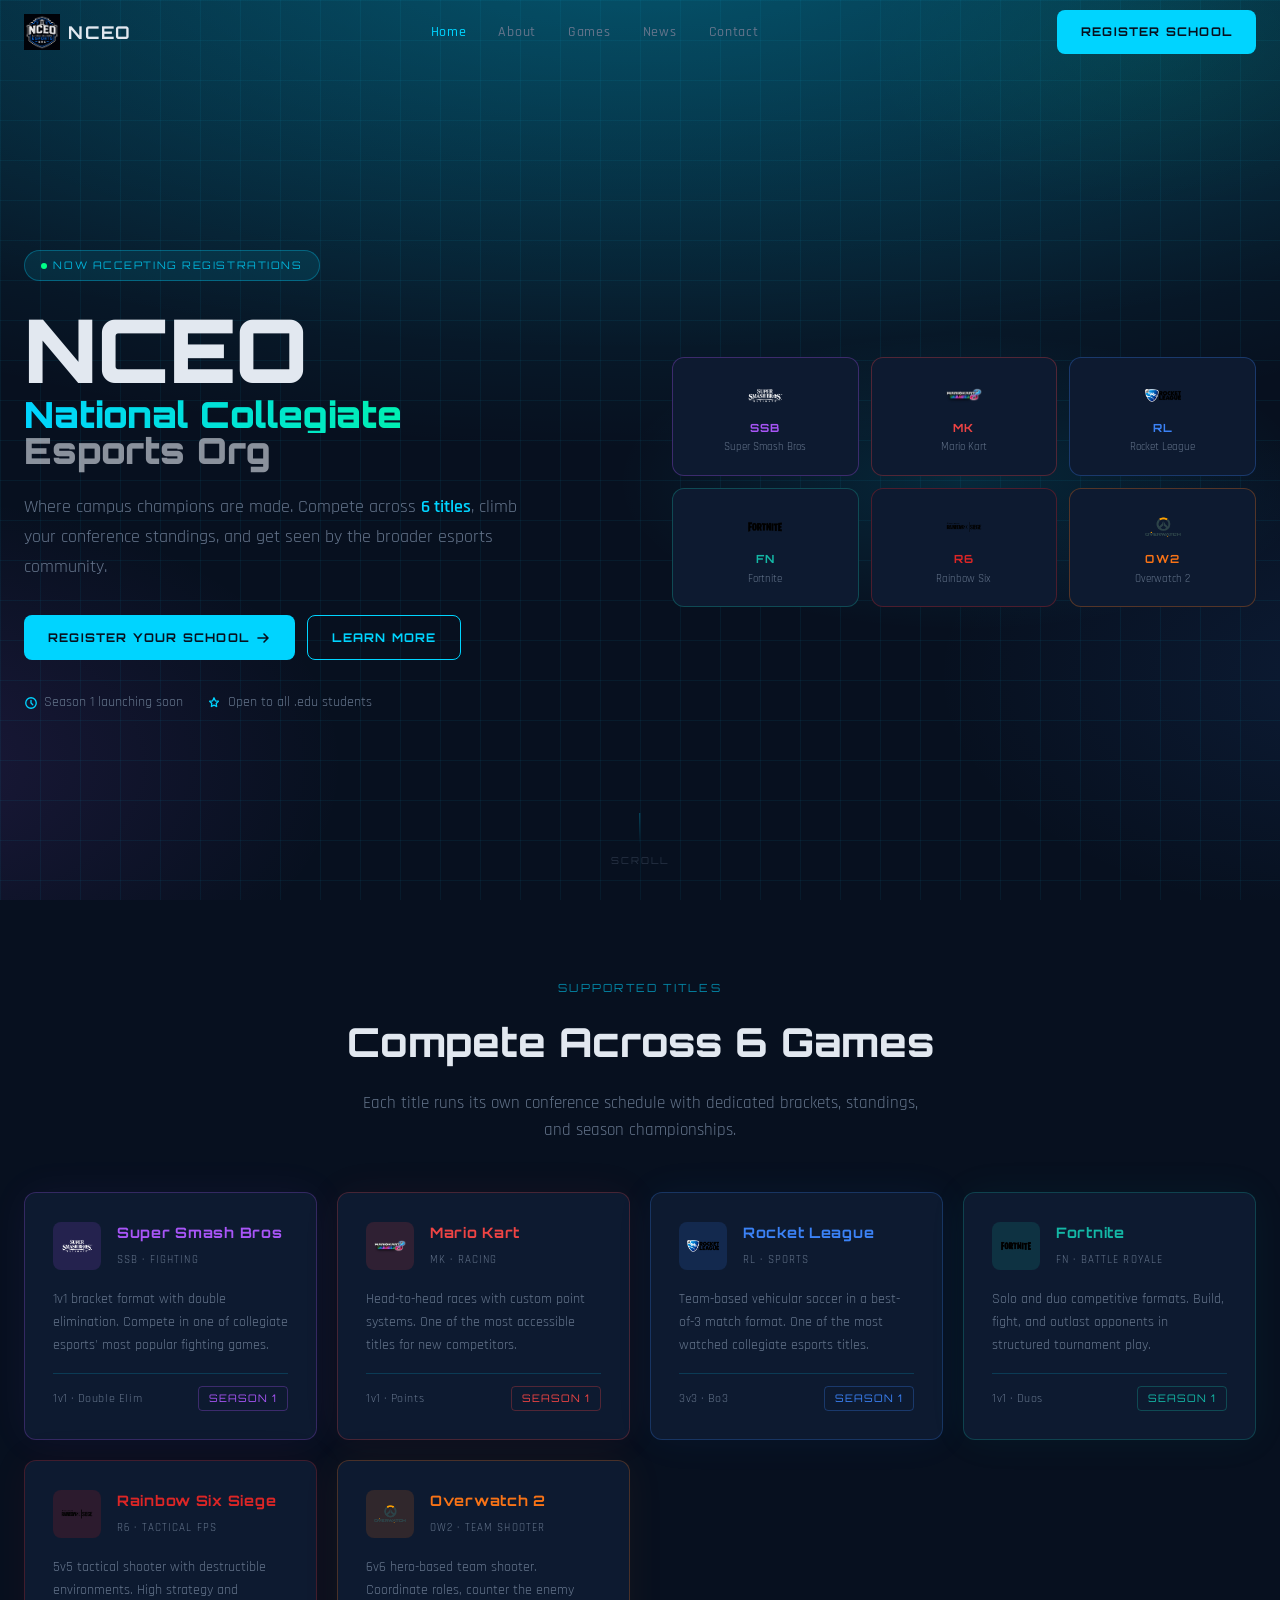
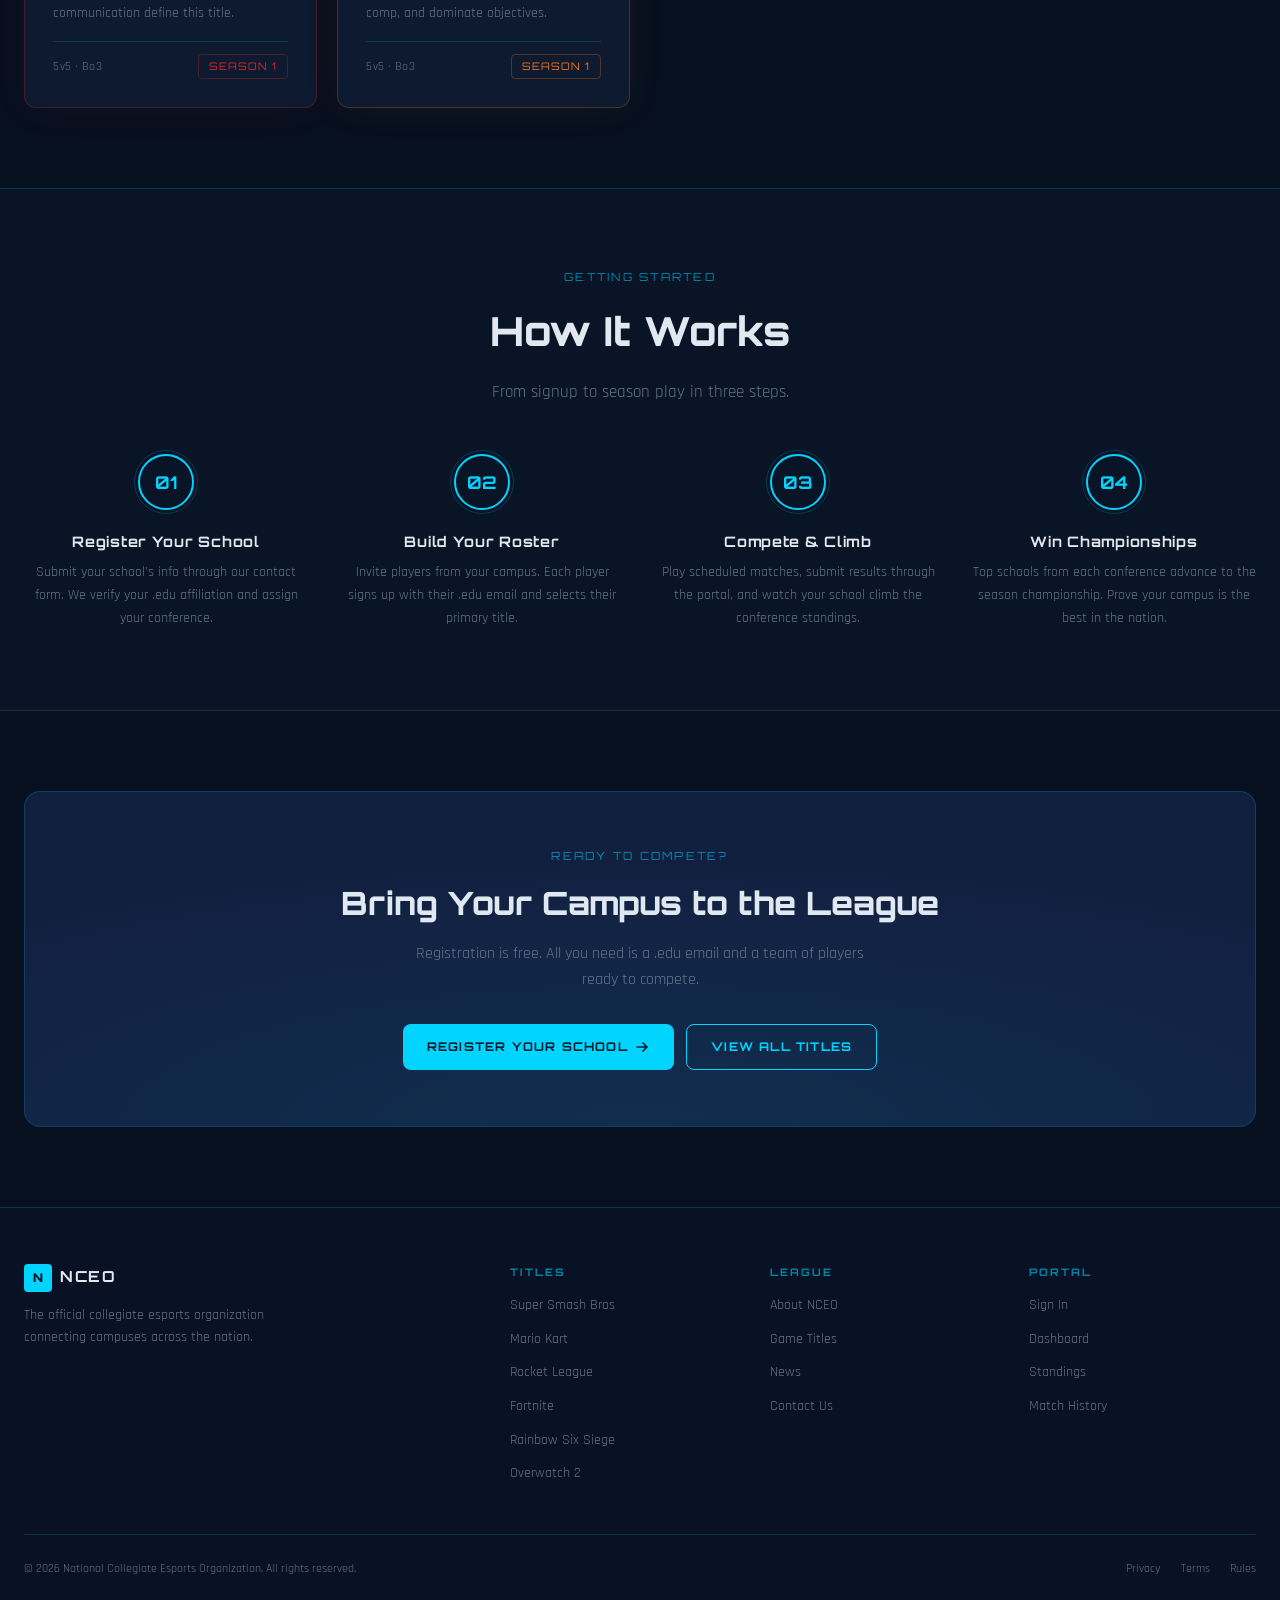
==== commit fd51e98f: "Remove placeholder metrics and season references, replace with accurate launch state Co-Authored-By:" ====
--- a/index.html
+++ b/index.html
@@ -56,7 +56,7 @@
       <div>
         <div class="hero-badge animate-in">
           <div class="dot"></div>
-          <span>Season 3 Now Live</span>
+          <span>Now Accepting Registrations</span>
         </div>
         <h1 class="hero-title animate-in delay-1" id="hero-title">
           <span class="line-1">NCEO</span>
@@ -77,7 +77,7 @@
         <div class="hero-meta animate-in delay-4">
           <div class="hero-meta-item">
             <svg class="icon" width="14" height="14" viewBox="0 0 16 16" fill="none"><circle cx="8" cy="8" r="6" stroke="currentColor" stroke-width="1.5"/><path d="M8 5v3l2 2" stroke="currentColor" stroke-width="1.5" stroke-linecap="round"/></svg>
-            Season 3 Finals in March
+            Season 1 launching soon
           </div>
           <div class="hero-meta-item">
             <svg class="icon" width="14" height="14" viewBox="0 0 16 16" fill="none"><path d="M8 2l1.5 3.5 3.5.5-2.5 2.5.5 3.5L8 10.5 5 12l.5-3.5L3 6l3.5-.5L8 2z" stroke="currentColor" stroke-width="1.5" stroke-linejoin="round"/></svg>
@@ -129,29 +129,6 @@
   </div>
 </section>
 
-<!-- ─── Stats Bar ─── -->
-<div class="stats-bar">
-  <div class="container">
-    <div class="stats-grid">
-      <div>
-        <div class="stat-value" data-target="42" data-suffix="+">0+</div>
-        <div class="stat-label">Schools</div>
-      </div>
-      <div>
-        <div class="stat-value" data-target="380" data-suffix="+">0+</div>
-        <div class="stat-label">Players</div>
-      </div>
-      <div>
-        <div class="stat-value" data-target="6">0</div>
-        <div class="stat-label">Game Titles</div>
-      </div>
-      <div>
-        <div class="stat-value" data-target="3">0</div>
-        <div class="stat-label">Seasons Completed</div>
-      </div>
-    </div>
-  </div>
-</div>
 
 <!-- ─── Games Section ─── -->
 <section class="section" id="titles">
@@ -173,7 +150,7 @@
         <p>1v1 bracket format with double elimination. Compete in one of collegiate esports' most popular fighting games.</p>
         <div class="game-card-footer">
           <span class="format">1v1 · Double Elim</span>
-          <span class="game-badge" style="color:#A855F7;border-color:rgba(168,85,247,0.3)">Season 3</span>
+          <span class="game-badge" style="color:#A855F7;border-color:rgba(168,85,247,0.3)">Season 1</span>
         </div>
       </div>
       <div class="game-card animate-in delay-1" style="border-color:rgba(239,68,68,0.25);box-shadow:0 0 40px rgba(239,68,68,0.06)">
@@ -187,7 +164,7 @@
         <p>Head-to-head races with custom point systems. One of the most accessible titles for new competitors.</p>
         <div class="game-card-footer">
           <span class="format">1v1 · Points</span>
-          <span class="game-badge" style="color:#EF4444;border-color:rgba(239,68,68,0.3)">Season 3</span>
+          <span class="game-badge" style="color:#EF4444;border-color:rgba(239,68,68,0.3)">Season 1</span>
         </div>
       </div>
       <div class="game-card animate-in delay-2" style="border-color:rgba(59,130,246,0.25);box-shadow:0 0 40px rgba(59,130,246,0.06)">
@@ -201,7 +178,7 @@
         <p>Team-based vehicular soccer in a best-of-3 match format. One of the most watched collegiate esports titles.</p>
         <div class="game-card-footer">
           <span class="format">3v3 · Bo3</span>
-          <span class="game-badge" style="color:#3B82F6;border-color:rgba(59,130,246,0.3)">Season 3</span>
+          <span class="game-badge" style="color:#3B82F6;border-color:rgba(59,130,246,0.3)">Season 1</span>
         </div>
       </div>
       <div class="game-card animate-in" style="border-color:rgba(20,184,166,0.25);box-shadow:0 0 40px rgba(20,184,166,0.06)">
@@ -215,7 +192,7 @@
         <p>Solo and duo competitive formats. Build, fight, and outlast opponents in structured tournament play.</p>
         <div class="game-card-footer">
           <span class="format">1v1 · Duos</span>
-          <span class="game-badge" style="color:#14B8A6;border-color:rgba(20,184,166,0.3)">Season 3</span>
+          <span class="game-badge" style="color:#14B8A6;border-color:rgba(20,184,166,0.3)">Season 1</span>
         </div>
       </div>
       <div class="game-card animate-in delay-1" style="border-color:rgba(220,38,38,0.25);box-shadow:0 0 40px rgba(220,38,38,0.06)">
@@ -229,7 +206,7 @@
         <p>5v5 tactical shooter with destructible environments. High strategy and communication define this title.</p>
         <div class="game-card-footer">
           <span class="format">5v5 · Bo3</span>
-          <span class="game-badge" style="color:#DC2626;border-color:rgba(220,38,38,0.3)">Season 3</span>
+          <span class="game-badge" style="color:#DC2626;border-color:rgba(220,38,38,0.3)">Season 1</span>
         </div>
       </div>
       <div class="game-card animate-in delay-2" style="border-color:rgba(249,115,22,0.25);box-shadow:0 0 40px rgba(249,115,22,0.06)">
@@ -243,7 +220,7 @@
         <p>6v6 hero-based team shooter. Coordinate roles, counter the enemy comp, and dominate objectives.</p>
         <div class="game-card-footer">
           <span class="format">5v5 · Bo3</span>
-          <span class="game-badge" style="color:#F97316;border-color:rgba(249,115,22,0.3)">Season 3</span>
+          <span class="game-badge" style="color:#F97316;border-color:rgba(249,115,22,0.3)">Season 1</span>
         </div>
       </div>
     </div>
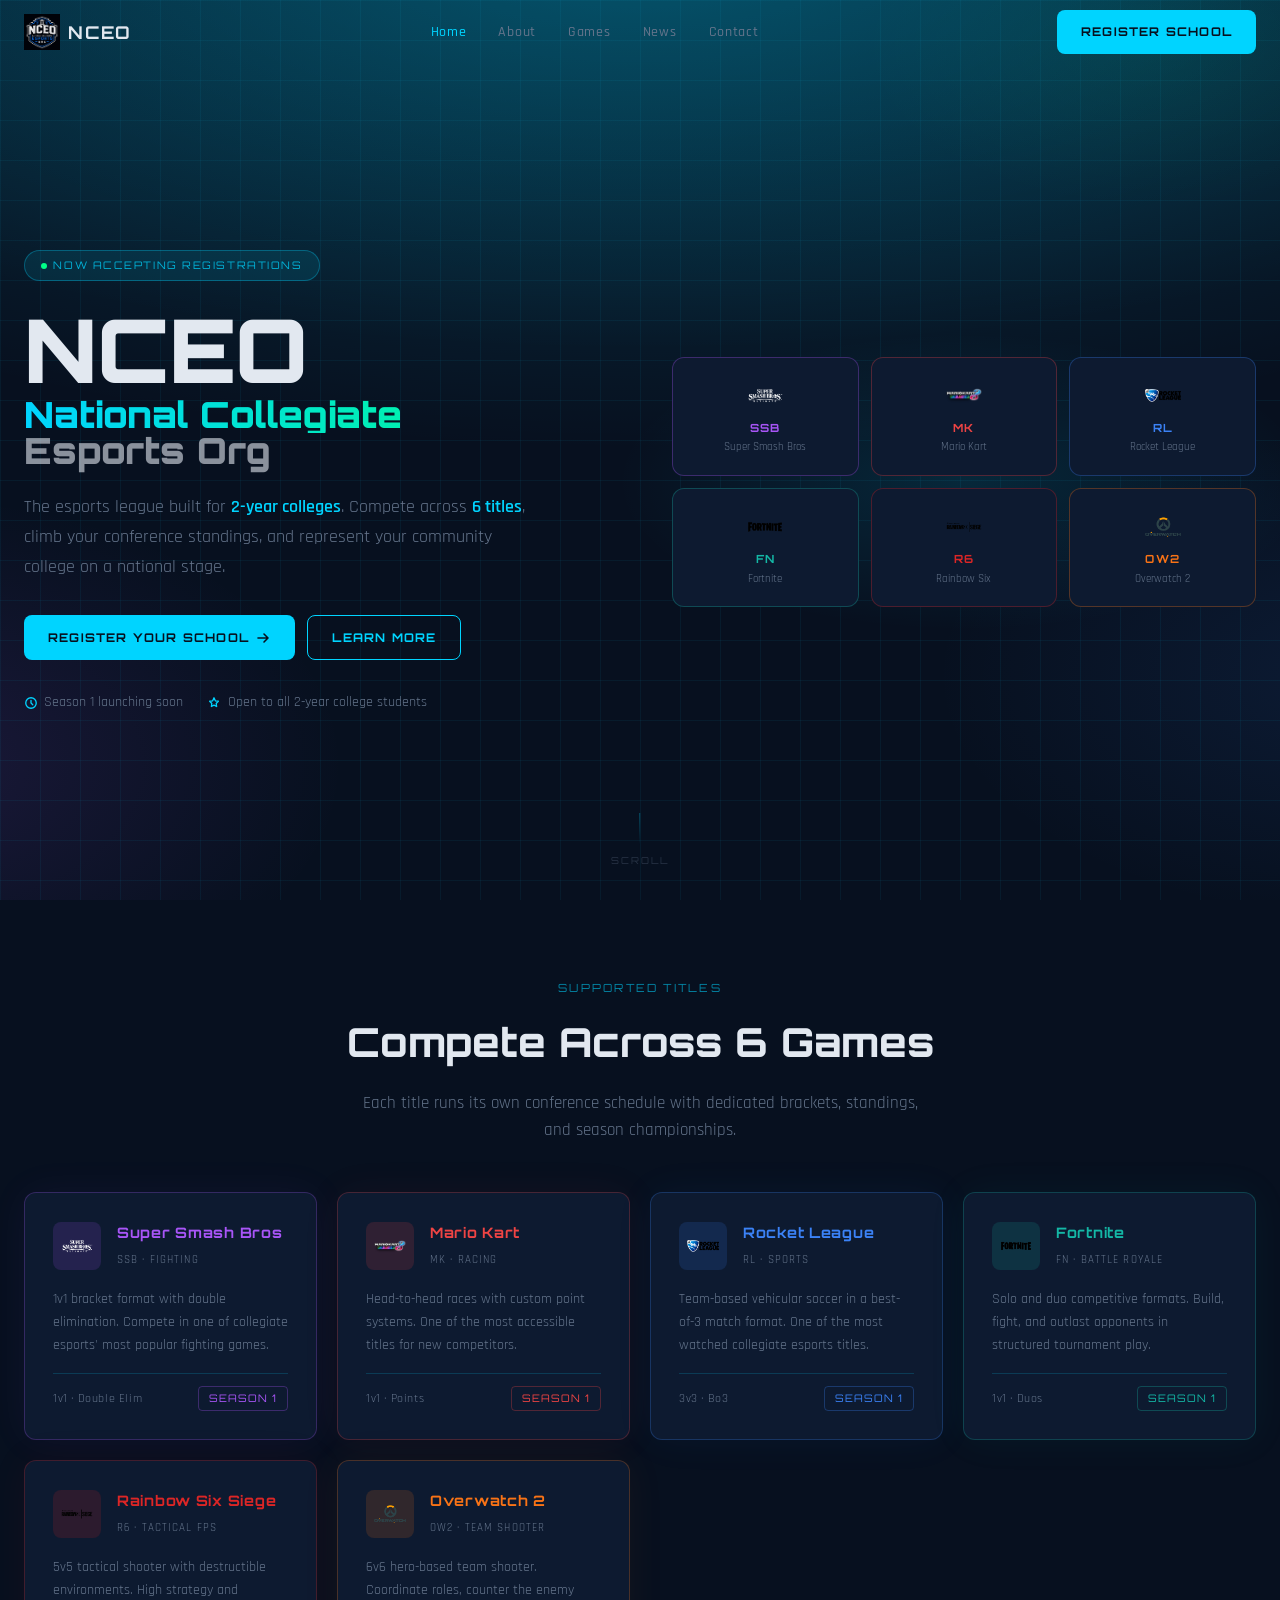
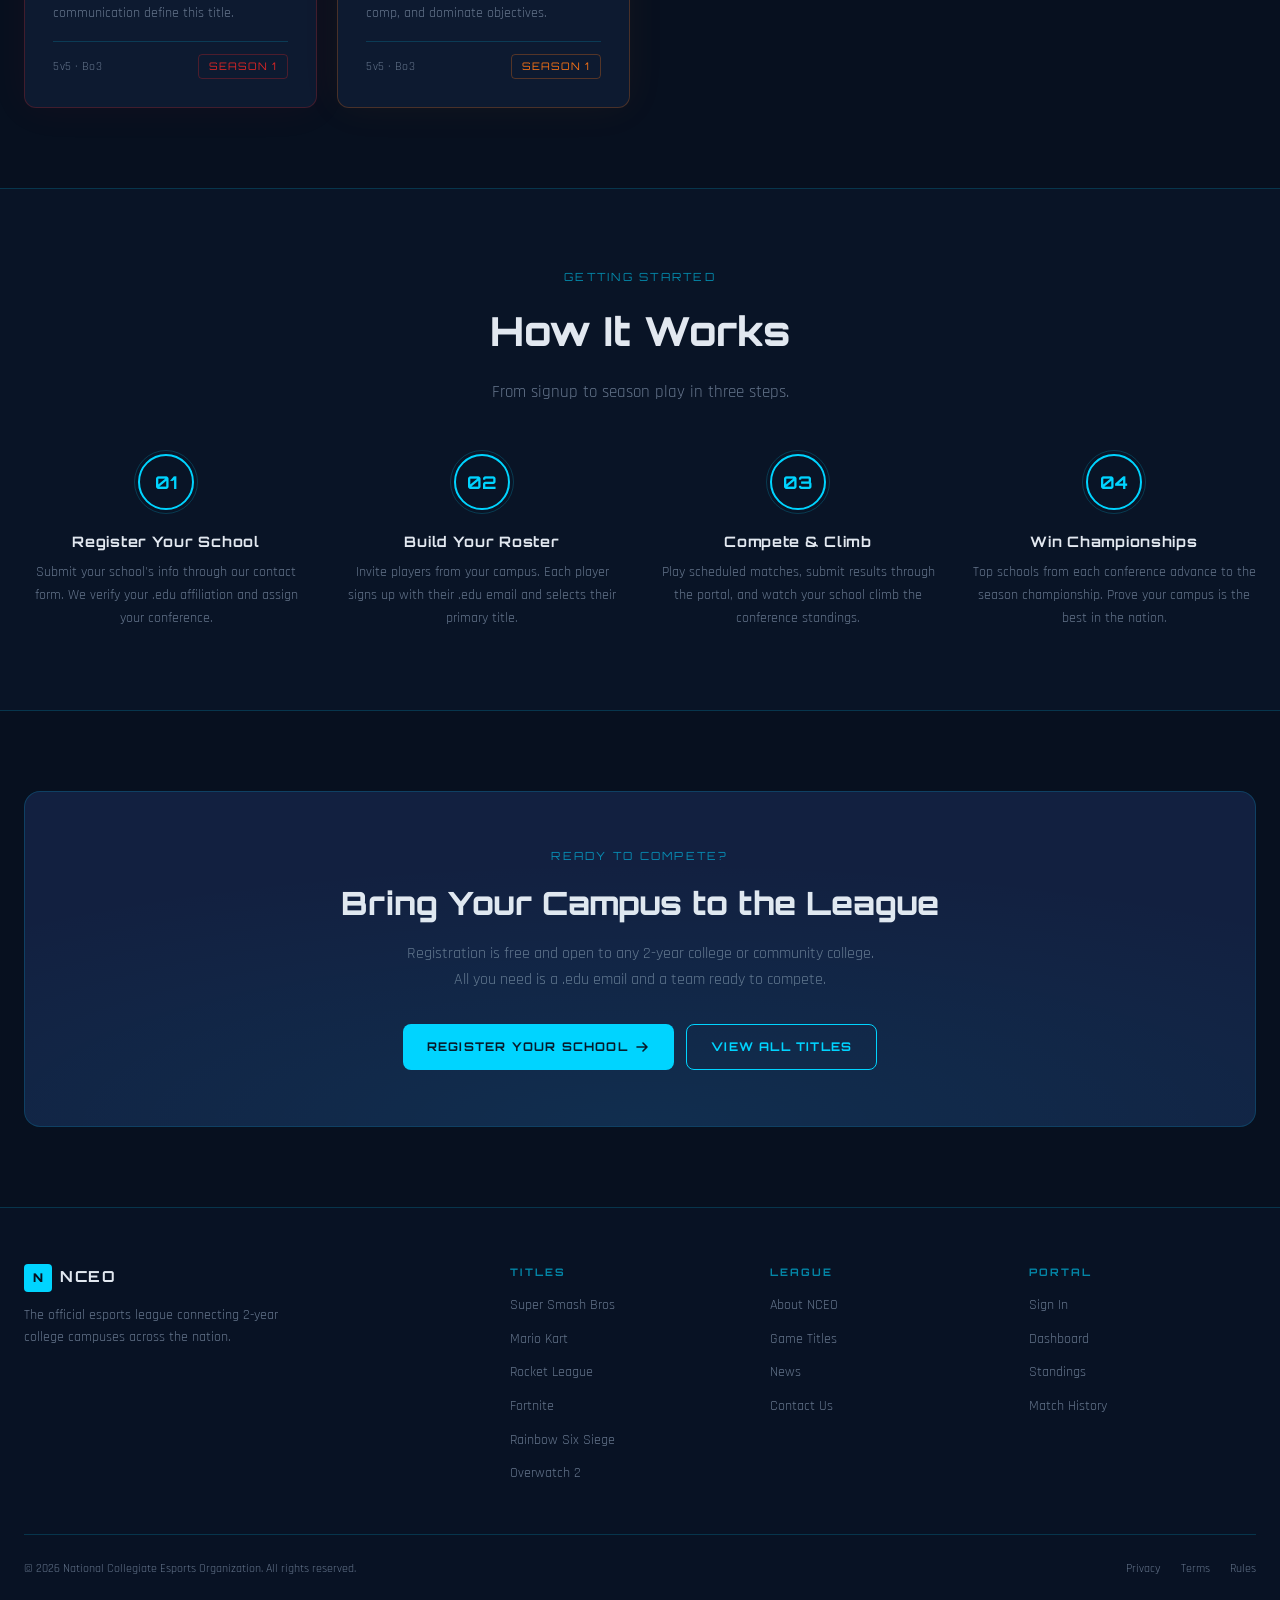
==== commit fa57c79f: "Retarget site to 2-year colleges, add pro league rulebook links to each game Co-Authored-By: Claude " ====
--- a/index.html
+++ b/index.html
@@ -4,9 +4,9 @@
   <meta charset="UTF-8" />
   <meta name="viewport" content="width=device-width, initial-scale=1.0" />
   <title>NCEO — National Collegiate Esports Organization</title>
-  <meta name="description" content="Where campus champions are made. Compete across 6 titles, climb your conference standings, and get recruited." />
+  <meta name="description" content="The esports league built for 2-year college campuses. Compete across 6 titles, climb your conference standings, and represent your community college." />
   <meta property="og:title" content="NCEO — National Collegiate Esports Organization" />
-  <meta property="og:description" content="Where campus champions are made." />
+  <meta property="og:description" content="The esports league built for 2-year colleges." />
   <meta property="og:type" content="website" />
   <link rel="icon" href="nceo-logo.png" />
   <link rel="stylesheet" href="css/style.css" />
@@ -64,8 +64,8 @@
           <span class="line-3">Esports Org</span>
         </h1>
         <p class="hero-subtitle animate-in delay-2">
-          Where campus champions are made. Compete across <strong>6 titles</strong>,
-          climb your conference standings, and get seen by the broader esports community.
+          The esports league built for <strong>2-year colleges</strong>. Compete across <strong>6 titles</strong>,
+          climb your conference standings, and represent your community college on a national stage.
         </p>
         <div class="hero-actions animate-in delay-3">
           <a href="contact.html" class="btn-primary">
@@ -81,7 +81,7 @@
           </div>
           <div class="hero-meta-item">
             <svg class="icon" width="14" height="14" viewBox="0 0 16 16" fill="none"><path d="M8 2l1.5 3.5 3.5.5-2.5 2.5.5 3.5L8 10.5 5 12l.5-3.5L3 6l3.5-.5L8 2z" stroke="currentColor" stroke-width="1.5" stroke-linejoin="round"/></svg>
-            Open to all .edu students
+            Open to all 2-year college students
           </div>
         </div>
       </div>
@@ -266,7 +266,7 @@
     <div class="cta-banner">
       <span class="section-label" style="display:block;margin-bottom:0.75rem">Ready to compete?</span>
       <h2>Bring Your Campus to the League</h2>
-      <p>Registration is free. All you need is a .edu email and a team of players ready to compete.</p>
+      <p>Registration is free and open to any 2-year college or community college. All you need is a .edu email and a team ready to compete.</p>
       <div class="cta-actions">
         <a href="contact.html" class="btn-primary">
           Register Your School
@@ -287,7 +287,7 @@
           <div class="footer-logo-box">N</div>
           <span>NCEO</span>
         </div>
-        <p class="footer-tagline">The official collegiate esports organization connecting campuses across the nation.</p>
+        <p class="footer-tagline">The official esports league connecting 2-year college campuses across the nation.</p>
       </div>
       <div class="footer-col">
         <h4>Titles</h4>
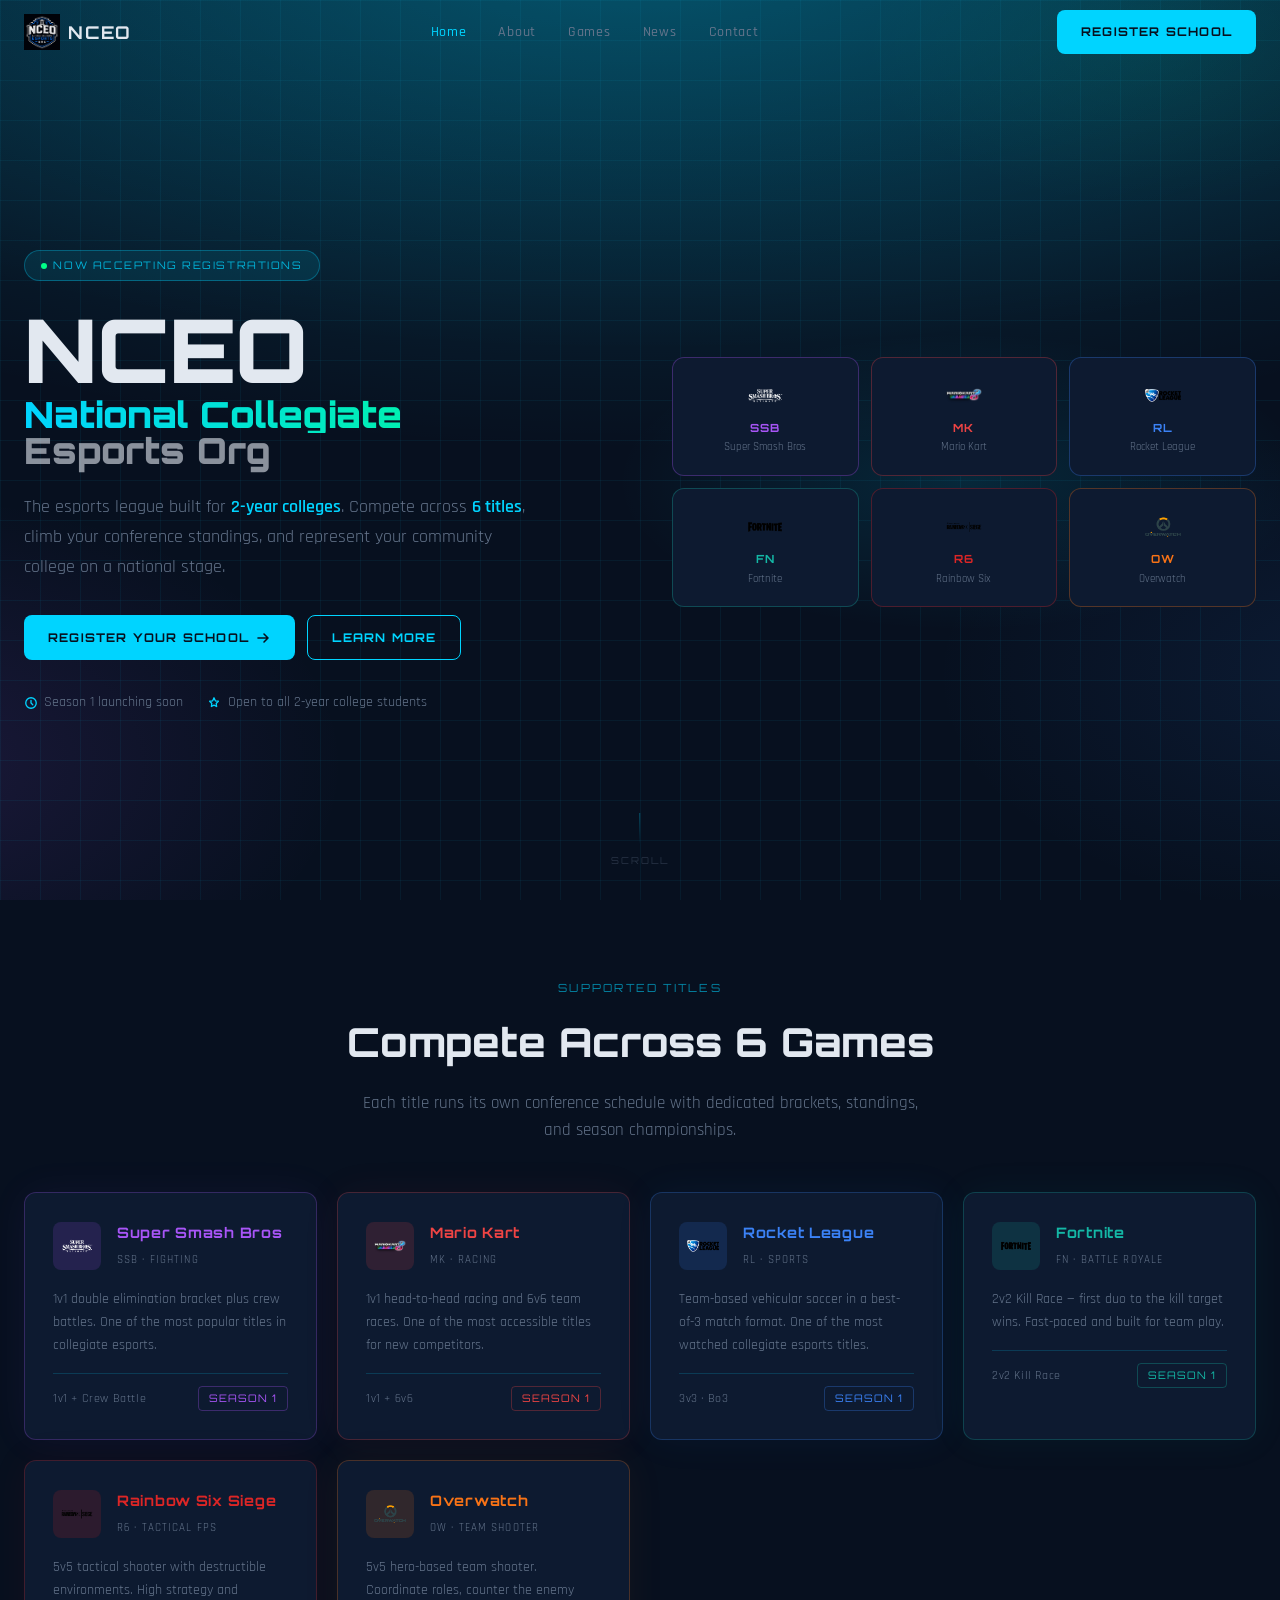
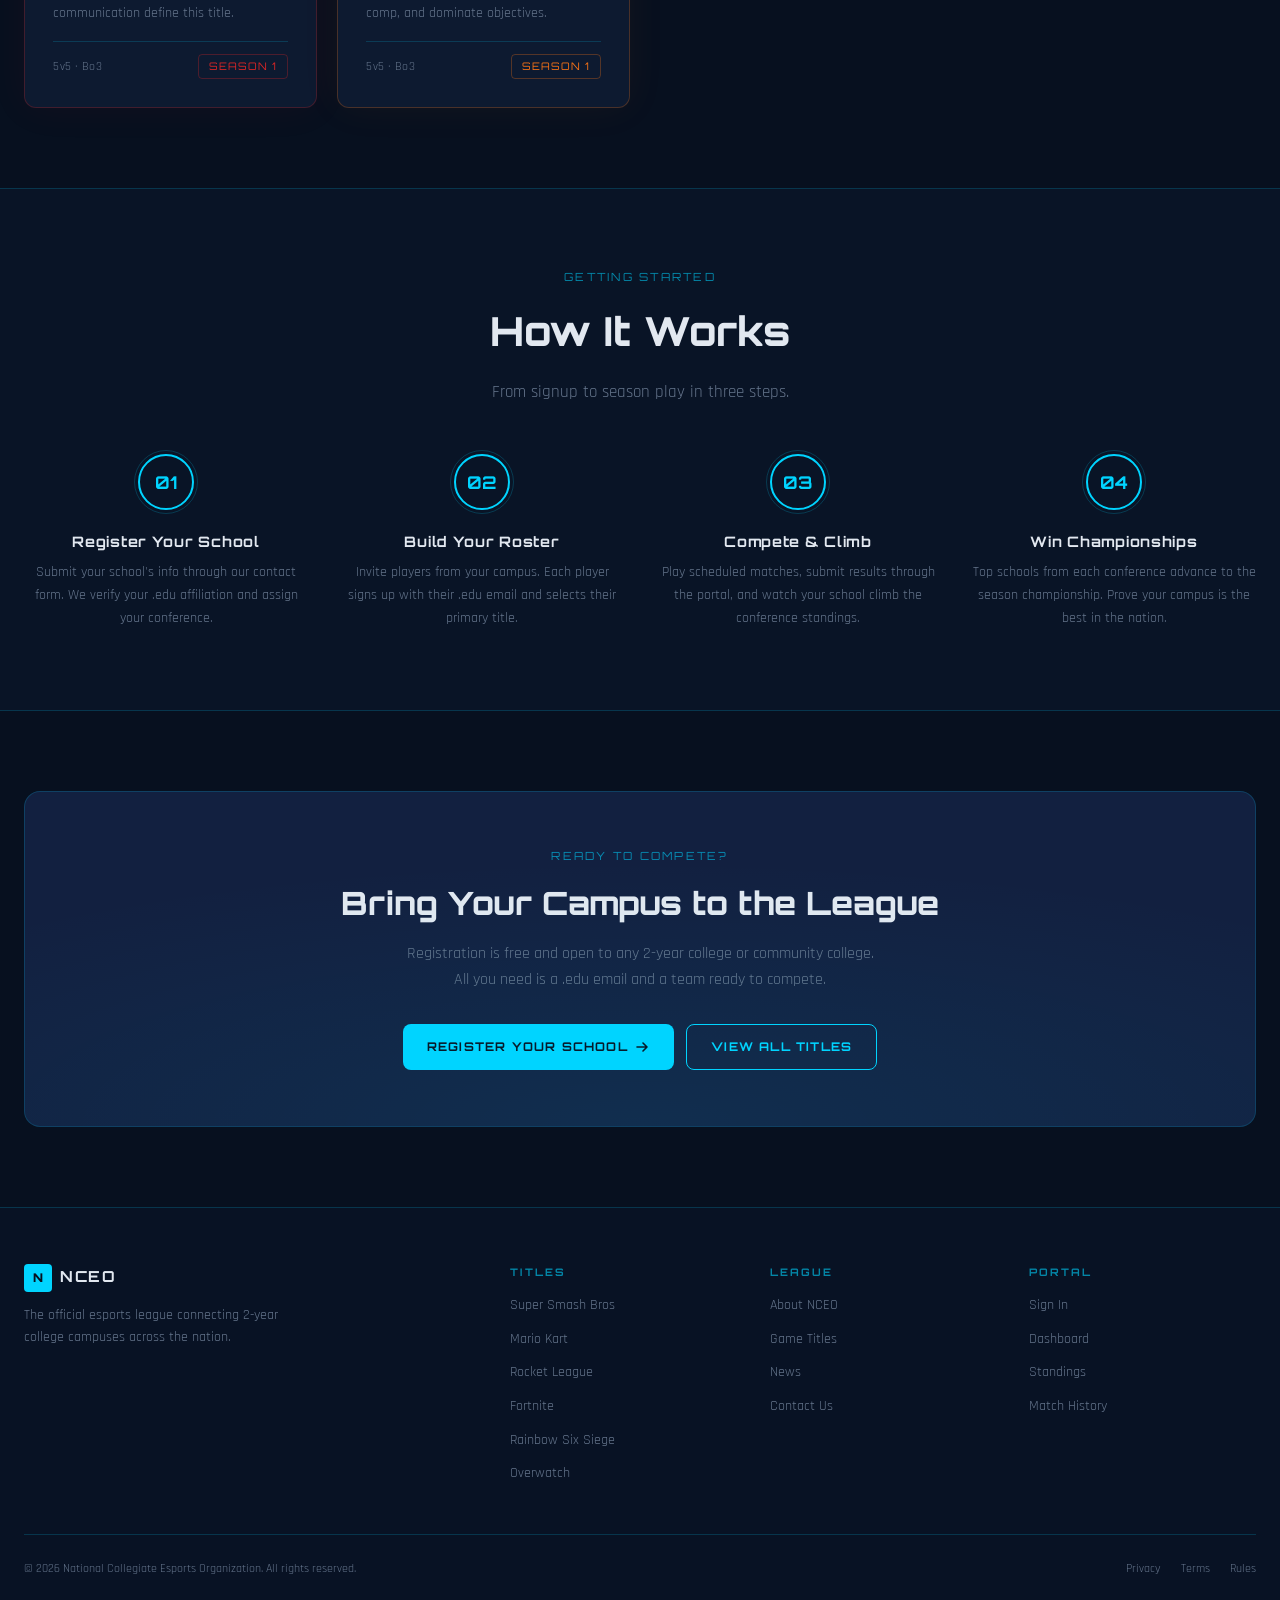
==== commit 2d38823b: "Add 6 game rulebook pages and update site for 2-year college focus - Created rules/ssbu.html, mk.htm" ====
--- a/index.html
+++ b/index.html
@@ -115,9 +115,9 @@
             <div class="game-name">Rainbow Six</div>
           </div>
           <div class="game-float-card" style="border-color:rgba(249,115,22,0.3)">
-            <img src="logos/ow2.png" alt="Overwatch 2" class="game-float-logo" />
-            <div class="game-abbr" style="color:#F97316">OW2</div>
-            <div class="game-name">Overwatch 2</div>
+            <img src="logos/ow2.png" alt="Overwatch" class="game-float-logo" />
+            <div class="game-abbr" style="color:#F97316">OW</div>
+            <div class="game-name">Overwatch</div>
           </div>
         </div>
       </div>
@@ -147,9 +147,9 @@
             <span class="abbr">SSB · Fighting</span>
           </div>
         </div>
-        <p>1v1 bracket format with double elimination. Compete in one of collegiate esports' most popular fighting games.</p>
-        <div class="game-card-footer">
-          <span class="format">1v1 · Double Elim</span>
+        <p>1v1 double elimination bracket plus crew battles. One of the most popular titles in collegiate esports.</p>
+        <div class="game-card-footer">
+          <span class="format">1v1 + Crew Battle</span>
           <span class="game-badge" style="color:#A855F7;border-color:rgba(168,85,247,0.3)">Season 1</span>
         </div>
       </div>
@@ -161,9 +161,9 @@
             <span class="abbr">MK · Racing</span>
           </div>
         </div>
-        <p>Head-to-head races with custom point systems. One of the most accessible titles for new competitors.</p>
-        <div class="game-card-footer">
-          <span class="format">1v1 · Points</span>
+        <p>1v1 head-to-head racing and 6v6 team races. One of the most accessible titles for new competitors.</p>
+        <div class="game-card-footer">
+          <span class="format">1v1 + 6v6</span>
           <span class="game-badge" style="color:#EF4444;border-color:rgba(239,68,68,0.3)">Season 1</span>
         </div>
       </div>
@@ -189,9 +189,9 @@
             <span class="abbr">FN · Battle Royale</span>
           </div>
         </div>
-        <p>Solo and duo competitive formats. Build, fight, and outlast opponents in structured tournament play.</p>
-        <div class="game-card-footer">
-          <span class="format">1v1 · Duos</span>
+        <p>2v2 Kill Race — first duo to the kill target wins. Fast-paced and built for team play.</p>
+        <div class="game-card-footer">
+          <span class="format">2v2 Kill Race</span>
           <span class="game-badge" style="color:#14B8A6;border-color:rgba(20,184,166,0.3)">Season 1</span>
         </div>
       </div>
@@ -211,13 +211,13 @@
       </div>
       <div class="game-card animate-in delay-2" style="border-color:rgba(249,115,22,0.25);box-shadow:0 0 40px rgba(249,115,22,0.06)">
         <div class="game-card-top">
-          <div class="game-card-icon" style="background:rgba(249,115,22,0.15)"><img src="logos/ow2.png" alt="Overwatch 2" /></div>
-          <div class="game-card-meta">
-            <h3 style="color:#F97316">Overwatch 2</h3>
-            <span class="abbr">OW2 · Team Shooter</span>
-          </div>
-        </div>
-        <p>6v6 hero-based team shooter. Coordinate roles, counter the enemy comp, and dominate objectives.</p>
+          <div class="game-card-icon" style="background:rgba(249,115,22,0.15)"><img src="logos/ow2.png" alt="Overwatch" /></div>
+          <div class="game-card-meta">
+            <h3 style="color:#F97316">Overwatch</h3>
+            <span class="abbr">OW · Team Shooter</span>
+          </div>
+        </div>
+        <p>5v5 hero-based team shooter. Coordinate roles, counter the enemy comp, and dominate objectives.</p>
         <div class="game-card-footer">
           <span class="format">5v5 · Bo3</span>
           <span class="game-badge" style="color:#F97316;border-color:rgba(249,115,22,0.3)">Season 1</span>
@@ -297,7 +297,7 @@
           <li><a href="games.html">Rocket League</a></li>
           <li><a href="games.html">Fortnite</a></li>
           <li><a href="games.html">Rainbow Six Siege</a></li>
-          <li><a href="games.html">Overwatch 2</a></li>
+          <li><a href="games.html">Overwatch</a></li>
         </ul>
       </div>
       <div class="footer-col">
@@ -333,3 +333,4 @@
 <script src="js/main.js"></script>
 </body>
 </html>
+
